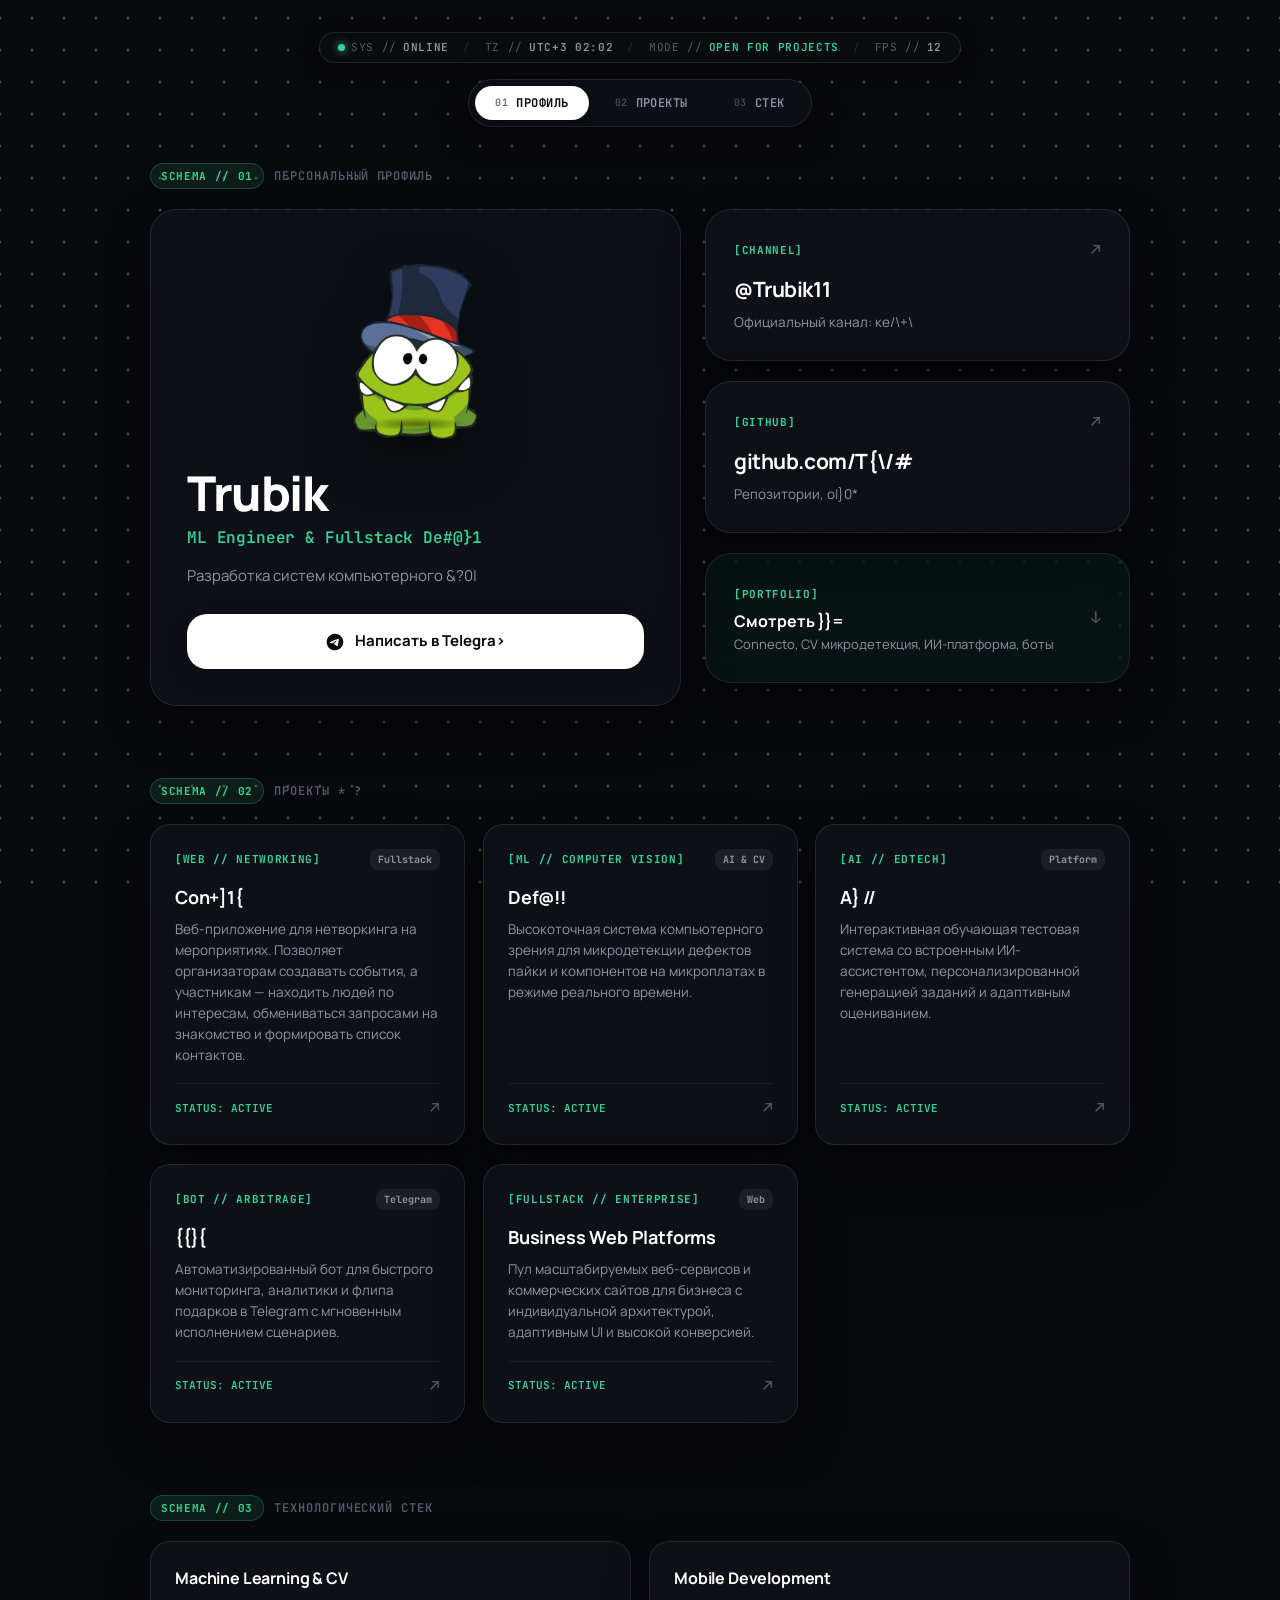
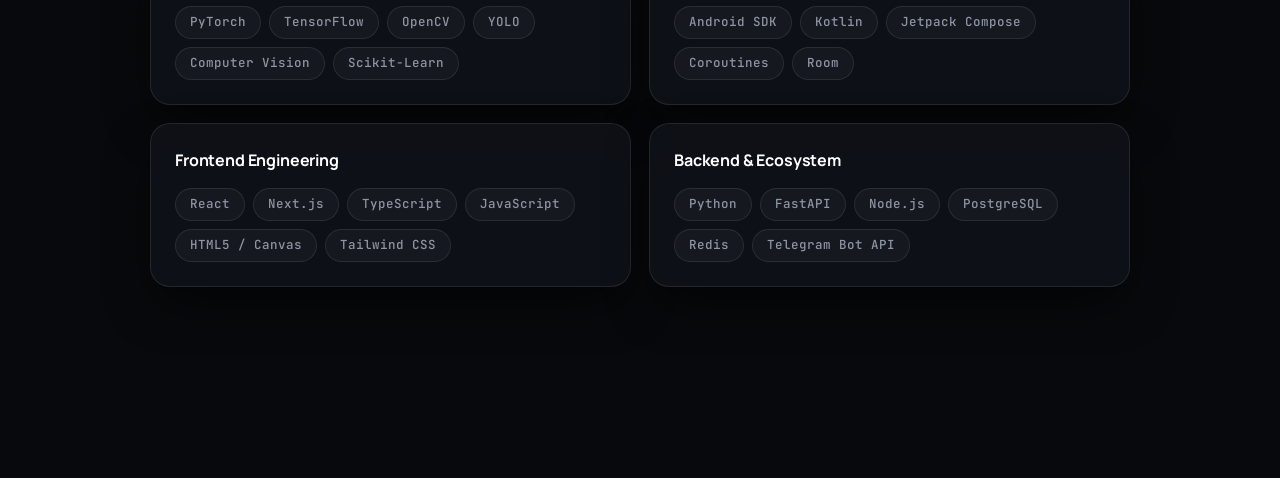
==== index.html @ 3ff11a1b "feat: real-time global eye pupil tracking and 3D head tilt physics for Om Nom" ====
<!DOCTYPE html>
<html lang="ru" data-theme="dark">
<head>
  <meta charset="UTF-8" />
  <meta name="viewport" content="width=device-width, initial-scale=1.0, viewport-fit=cover" />
  <meta name="theme-color" content="#08090c" />
  <title>Trubik — ML Engineer & Fullstack Developer</title>
  <meta name="description" content="Trubik: Компьютерное зрение, ИИ-платформы, Telegram-боты и веб-системы." />
  
  <link rel="stylesheet" href="style.css" />
  <link rel="icon" href="data:image/svg+xml,<svg xmlns=%22http://www.w3.org/2000/svg%22 viewBox=%220 0 100 100%22><text y=%22.9em%22 font-size=%2290%22 fill=%22%2334d399%22>T</text></svg>">
</head>
<body>

  <!-- Фоновый интерактивный холст с физикой частиц (мышь, тач, волны на телефонах) -->
  <canvas id="bg-canvas" aria-hidden="true"></canvas>

  <main class="page-container">
    
    <!-- КИБЕР-HUD СТРОКА СТАТУСА (SYS ONLINE / PING / UTC / PROJECTS) -->
    <div class="cyber-hud-bar">
      <div class="hud-item hud-status">
        <span class="hud-pulse-dot"></span>
        <span class="hud-label">SYS //</span>
        <span class="hud-val" data-cipher>ONLINE</span>
      </div>
      <div class="hud-separator">/</div>
      <div class="hud-item">
        <span class="hud-label">TZ //</span>
        <span class="hud-val" id="hud-clock">UTC+3 22:30</span>
      </div>
      <div class="hud-separator">/</div>
      <div class="hud-item">
        <span class="hud-label">MODE //</span>
        <span class="hud-val text-green" data-cipher>OPEN FOR PROJECTS</span>
      </div>
      <div class="hud-separator">/</div>
      <div class="hud-item hud-fps">
        <span class="hud-label">FPS //</span>
        <span class="hud-val" id="hud-fps">60</span>
      </div>
    </div>

    <!-- Навигация по схемам (Desktop) -->
    <header class="top-nav-bar">
      <nav class="nav-tabs" role="tablist">
        <a class="nav-tab active" href="#profile" data-target="profile">
          <span class="tab-num">01</span>
          <span class="tab-text" data-cipher>ПРОФИЛЬ</span>
        </a>
        <a class="nav-tab" href="#projects" data-target="projects">
          <span class="tab-num">02</span>
          <span class="tab-text" data-cipher>ПРОЕКТЫ</span>
        </a>
        <a class="nav-tab" href="#stack" data-target="stack">
          <span class="tab-num">03</span>
          <span class="tab-text" data-cipher>СТЕК</span>
        </a>
      </nav>
    </header>

    <!-- СХЕМА 01: ПРОФИЛЬ & КОНТАКТЫ -->
    <section id="profile" class="schema-section">
      <div class="schema-badge">
        <span class="badge-num">SCHEMA // 01</span>
        <span class="badge-label" data-cipher>ПЕРСОНАЛЬНЫЙ ПРОФИЛЬ</span>
      </div>

      <div class="bento-grid profile-grid">
        
        <!-- Главная карточка с Ам Нямом и представлением -->
        <div class="bento-card hero-card cyber-frame">
          <div class="corner-cross tl"></div>
          <div class="corner-cross tr"></div>
          <div class="corner-cross bl"></div>
          <div class="corner-cross br"></div>

          <!-- Сцена со стикером (автосмена каждые 4 сек, без лишних надписей и номеров) -->
          <div class="sticker-stage" id="sticker-stage" title="Кликните для мгновенной смены стикера">
            <div class="sticker-wrapper" id="sticker-wrapper">
              <img id="sticker-img" class="sticker-img" src="assets/amnumya_010.webp" alt="Ам Няма" />
              <!-- Интерактивные живые зрачки для стикера #10 (следящие за курсором) -->
              <div class="omnom-eyes-overlay" id="omnom-eyes" aria-hidden="true">
                <div class="omnom-eye left-eye">
                  <div class="omnom-pupil"></div>
                </div>
                <div class="omnom-eye right-eye">
                  <div class="omnom-pupil"></div>
                </div>
              </div>
              <div class="sticker-shadow" id="sticker-shadow"></div>
            </div>
          </div>

          <!-- Имя Trubik и позиционирование -->
          <div class="profile-info">
            <div class="name-row">
              <h1 class="profile-name cipher-trigger" id="profile-name" data-cipher>Trubik</h1>
            </div>
            <p class="profile-role" id="profile-role" data-cipher>ML Engineer & Fullstack Developer</p>
            <p class="profile-bio" id="profile-bio" data-cipher>
              Разработка систем компьютерного зрения, обучающих платформ с ИИ, Telegram-ботов и масштабируемых веб-приложений. Фокус на производительность и надёжность.
            </p>
          </div>

          <!-- Кнопка Telegram (кнопка копирования ID удалена по запросу) -->
          <div class="hero-actions">
            <a id="btn-telegram" href="https://t.me/Trubik1" target="_blank" rel="noopener noreferrer" class="btn-telegram">
              <svg viewBox="0 0 24 24" width="20" height="20">
                <path d="M12 2C6.48 2 2 6.48 2 12s4.48 10 10 10 10-4.48 10-10S17.52 2 12 2zm4.64 6.8c-.15 1.58-.8 5.42-1.13 7.19-.14.75-.42 1-.68 1.03-.58.05-1.02-.38-1.58-.75-.88-.58-1.38-.94-2.23-1.5-.99-.65-.35-1.01.22-1.59.15-.15 2.71-2.48 2.76-2.69a.2.2 0 00-.05-.18c-.06-.05-.14-.03-.21-.02-.09.02-1.49.95-4.22 2.79-.4.27-.76.41-1.08.4-.36-.01-1.04-.2-1.55-.37-.63-.2-1.12-.31-1.08-.66.02-.18.27-.36.75-.55 2.92-1.27 4.86-2.11 5.83-2.51 2.78-1.16 3.35-1.36 3.73-1.36.08 0 .27.02.39.12.1.08.13.19.14.27-.01.06.01.24 0 .37z"/>
              </svg>
              <span class="btn-text" data-cipher>Написать в Telegram</span>
            </a>
          </div>

        </div>

        <!-- Правая колонка: Канал, GitHub, Быстрый статус -->
        <div class="bento-column">
          
          <!-- Карточка Telegram-канала -->
          <a href="https://t.me/Trubik11" target="_blank" rel="noopener noreferrer" class="bento-card channel-card cyber-frame">
            <div class="corner-cross tl"></div>
            <div class="corner-cross tr"></div>
            <div class="corner-cross bl"></div>
            <div class="corner-cross br"></div>
            <div class="card-header-row">
              <span class="tag-badge">[CHANNEL]</span>
              <span class="arrow-indicator">↗</span>
            </div>
            <h3 class="channel-title" data-cipher>@Trubik11</h3>
            <p class="channel-desc" data-cipher>Официальный канал: кейсы, новости разработки, апдейты проектов и инсайты.</p>
          </a>

          <!-- Карточка GitHub -->
          <a href="https://github.com/Trubik1" target="_blank" rel="noopener noreferrer" class="bento-card github-card cyber-frame">
            <div class="corner-cross tl"></div>
            <div class="corner-cross tr"></div>
            <div class="corner-cross bl"></div>
            <div class="corner-cross br"></div>
            <div class="card-header-row">
              <span class="tag-badge">[GITHUB]</span>
              <span class="arrow-indicator">↗</span>
            </div>
            <h3 class="github-title" data-cipher>github.com/Trubik1</h3>
            <p class="github-desc" data-cipher>Репозитории, открытый исходный код, архитектура решений.</p>
          </a>

          <!-- Быстрый скролл к проектам -->
          <a href="#projects" class="bento-card quick-nav-card cyber-frame">
            <div class="corner-cross tl"></div>
            <div class="corner-cross tr"></div>
            <div class="corner-cross bl"></div>
            <div class="corner-cross br"></div>
            <div class="quick-nav-content">
              <div>
                <span class="tag-badge">[PORTFOLIO]</span>
                <h4 data-cipher>Смотреть проекты</h4>
                <p>Connecto, CV микродетекция, ИИ-платформа, боты</p>
              </div>
              <span class="arrow-indicator">↓</span>
            </div>
          </a>

        </div>

      </div>
    </section>

    <!-- СХЕМА 02: ПРОЕКТЫ И КЕЙСЫ -->
    <section id="projects" class="schema-section">
      <div class="schema-badge">
        <span class="badge-num">SCHEMA // 02</span>
        <span class="badge-label" data-cipher>ПРОЕКТЫ И РАЗРАБОТКА</span>
      </div>

      <div class="projects-grid" id="projects-grid">
        <!-- Генерируется динамически из config.js -->
      </div>
    </section>

    <!-- СХЕМА 03: СТЕК И ТЕХНОЛОГИИ -->
    <section id="stack" class="schema-section">
      <div class="schema-badge">
        <span class="badge-num">SCHEMA // 03</span>
        <span class="badge-label" data-cipher>ТЕХНОЛОГИЧЕСКИЙ СТЕК</span>
      </div>

      <div class="stack-grid" id="stack-grid">
        <!-- Генерируется динамически из config.js -->
      </div>
    </section>

  </main>

  <!-- Мобильный плавающий док (Bottom Dock) для смартфонов -->
  <nav class="mobile-dock" aria-label="Мобильная навигация">
    <a class="dock-btn active" href="#profile" data-target="profile">
      <svg width="20" height="20" viewBox="0 0 24 24" fill="none" stroke="currentColor" stroke-width="2">
        <path d="M20 21v-2a4 4 0 0 0-4-4H8a4 4 0 0 0-4 4v2"></path>
        <circle cx="12" cy="7" r="4"></circle>
      </svg>
      <span>Профиль</span>
    </a>
    <a class="dock-btn" href="#projects" data-target="projects">
      <svg width="20" height="20" viewBox="0 0 24 24" fill="none" stroke="currentColor" stroke-width="2">
        <rect x="2" y="7" width="20" height="14" rx="2" ry="2"></rect>
        <path d="M16 21V5a2 2 0 0 0-2-2h-4a2 2 0 0 0-2 2v16"></path>
      </svg>
      <span>Проекты</span>
    </a>
    <a class="dock-btn" href="#stack" data-target="stack">
      <svg width="20" height="20" viewBox="0 0 24 24" fill="none" stroke="currentColor" stroke-width="2">
        <polygon points="12 2 2 7 12 12 22 7 12 2"></polygon>
        <polyline points="2 17 12 22 22 17"></polyline>
        <polyline points="2 12 12 17 22 12"></polyline>
      </svg>
      <span>Стек</span>
    </a>
  </nav>

  <!-- Подключение скриптов -->
  <script src="config.js"></script>
  <script src="particles.js"></script>
  <script src="app.js"></script>
</body>
</html>
---- style.css ----
/* =============================================================================
   ДИЗАЙН-СИСТЕМА: TRUBIK CYBER BENTO & SCHEMA FLOW (ANTI-SLOP)
   Вдохновлено unibb.vercel.app & tier.guru/ecronx
   ============================================================================= */

@import url('https://fonts.googleapis.com/css2?family=Manrope:wght@400;500;600;700;800&family=JetBrains+Mono:wght@400;500;600;700&display=swap');

:root {
  --bg-deep: #08090c;
  --bg-surface: #0e1017;
  --card-bg: rgba(16, 19, 26, 0.82);
  --card-bg-solid: #11131a;
  --card-hover: rgba(22, 26, 36, 0.94);
  --card-sub: rgba(255, 255, 255, 0.035);

  --border: rgba(255, 255, 255, 0.09);
  --border-strong: rgba(255, 255, 255, 0.22);
  --border-active: #34d399;

  --text-main: #ffffff;
  --text-muted: #8e95a5;
  --text-sub: #555b6d;

  --accent-green: #34d399;
  --accent-blue: #38bdf8;
  --accent-glow: rgba(52, 211, 153, 0.2);

  --font-main: 'Manrope', -apple-system, BlinkMacSystemFont, 'Segoe UI', Roboto, sans-serif;
  --font-mono: 'JetBrains Mono', 'Geist Mono', ui-monospace, monospace;

  --radius-xl: 26px;
  --radius-lg: 20px;
  --radius-md: 14px;
  --radius-sm: 8px;
  --radius-pill: 9999px;

  --shadow-card: 0 20px 50px -10px rgba(0, 0, 0, 0.7);
  --ease-spring: cubic-bezier(0.16, 1, 0.3, 1);
}

/* Сброс стилей */
*, *::before, *::after {
  box-sizing: border-box;
  margin: 0;
  padding: 0;
  -webkit-tap-highlight-color: transparent;
}

html {
  scroll-behavior: smooth;
  scroll-padding-top: 86px;
}

body {
  min-height: 100%;
  background-color: var(--bg-deep);
  color: var(--text-main);
  font-family: var(--font-main);
  font-size: 15px;
  line-height: 1.5;
  -webkit-font-smoothing: antialiased;
  -moz-osx-font-smoothing: grayscale;
  overflow-x: hidden;
}

::selection {
  background: var(--accent-green);
  color: #000000;
}

/* Интерактивный Canvas фоновых частиц */
#bg-canvas {
  position: fixed;
  inset: 0;
  width: 100%;
  height: 100%;
  z-index: 0;
  pointer-events: none;
}

/* Главный контейнер */
.page-container {
  position: relative;
  z-index: 1;
  min-height: 100vh;
  display: flex;
  flex-direction: column;
  align-items: center;
  padding: clamp(16px, 3vw, 32px) clamp(16px, 3vw, 32px) 120px;
}

/* КИБЕР-HUD СТРОКА СТАТУСА */
.cyber-hud-bar {
  display: flex;
  align-items: center;
  justify-content: center;
  flex-wrap: wrap;
  gap: 8px 14px;
  background: rgba(10, 13, 18, 0.7);
  border: 1px solid var(--border);
  padding: 6px 18px;
  border-radius: var(--radius-pill);
  font-family: var(--font-mono);
  font-size: 11px;
  letter-spacing: 0.06em;
  margin-bottom: 16px;
  backdrop-filter: blur(12px);
  -webkit-backdrop-filter: blur(12px);
  box-shadow: 0 4px 20px rgba(0, 0, 0, 0.4);
}

.hud-item {
  display: inline-flex;
  align-items: center;
  gap: 6px;
}

.hud-label {
  color: var(--text-sub);
}

.hud-val {
  color: var(--text-muted);
  font-weight: 600;
}

.text-green {
  color: var(--accent-green) !important;
}

.hud-separator {
  color: rgba(255, 255, 255, 0.12);
  user-select: none;
}

.hud-pulse-dot {
  width: 7px;
  height: 7px;
  background: var(--accent-green);
  border-radius: 50%;
  box-shadow: 0 0 8px var(--accent-green);
  animation: hud-blink 1.8s ease-in-out infinite;
}

@keyframes hud-blink {
  0%, 100% { opacity: 1; transform: scale(1); }
  50% { opacity: 0.35; transform: scale(0.85); }
}

/* ВЕРХНЯЯ ПЛАВАЮЩАЯ НАВИГАЦИЯ (DESKTOP) */
.top-nav-bar {
  position: sticky;
  top: 16px;
  z-index: 50;
  width: 100%;
  max-width: 980px;
  display: flex;
  justify-content: center;
  margin-bottom: clamp(24px, 4vh, 40px);
}

.nav-tabs {
  display: inline-flex;
  align-items: center;
  gap: 6px;
  background: rgba(14, 17, 24, 0.88);
  border: 1px solid var(--border);
  padding: 6px;
  border-radius: var(--radius-pill);
  backdrop-filter: blur(18px);
  -webkit-backdrop-filter: blur(18px);
  box-shadow: 0 10px 30px rgba(0, 0, 0, 0.5);
}

.nav-tab {
  text-decoration: none;
  background: transparent;
  color: var(--text-muted);
  font-family: var(--font-mono);
  font-size: 12px;
  font-weight: 600;
  letter-spacing: 0.04em;
  padding: 8px 20px;
  border-radius: var(--radius-pill);
  display: inline-flex;
  align-items: center;
  gap: 8px;
  transition: all 0.22s var(--ease-spring);
}

.nav-tab .tab-num {
  font-size: 10px;
  color: var(--text-sub);
  opacity: 0.8;
}

.nav-tab:hover {
  color: var(--text-main);
  background: rgba(255, 255, 255, 0.05);
}

.nav-tab.active {
  background: var(--text-main);
  color: #08090c;
  font-weight: 700;
  box-shadow: 0 4px 16px rgba(0, 0, 0, 0.4);
}

.nav-tab.active .tab-num {
  color: #08090c;
  opacity: 0.6;
}

/* РАЗДЕЛЫ-СХЕМЫ (SCHEMA SECTIONS) */
.schema-section {
  width: 100%;
  max-width: 980px;
  margin-bottom: clamp(52px, 8vh, 80px);
}

.schema-badge {
  display: inline-flex;
  align-items: center;
  gap: 10px;
  margin-bottom: 20px;
  font-family: var(--font-mono);
}

.badge-num {
  font-size: 11px;
  font-weight: 700;
  color: var(--accent-green);
  background: rgba(52, 211, 153, 0.1);
  border: 1px solid rgba(52, 211, 153, 0.24);
  padding: 4px 10px;
  border-radius: var(--radius-pill);
  letter-spacing: 0.06em;
}

.badge-label {
  font-size: 12px;
  font-weight: 600;
  color: var(--text-sub);
  letter-spacing: 0.08em;
}

/* =============================================================================
   КИБЕР-РАМКИ КАРТОЧЕК (3D TILT, SPOTLIGHT GLOW, LASER SCANLINE)
   ============================================================================= */
.cyber-frame {
  position: relative;
  border: 1px solid var(--border);
  transition: border-color 0.25s, transform 0.15s ease-out, box-shadow 0.25s;
  transform-style: preserve-3d;
  will-change: transform;
  overflow: hidden;
}

/* Динамический световой блик (Spotlight Radial Glow) */
.cyber-frame::before {
  content: '';
  position: absolute;
  inset: 0;
  background: radial-gradient(
    650px circle at var(--mouse-x, -500px) var(--mouse-y, -500px),
    rgba(52, 211, 153, 0.08),
    transparent 65%
  );
  opacity: 0;
  transition: opacity 0.3s;
  pointer-events: none;
  z-index: 1;
}

.cyber-frame:hover::before {
  opacity: 1;
}

/* Периодический лазерный луч сканирования (Cyber Scanline) */
.cyber-frame::after {
  content: '';
  position: absolute;
  top: -120%;
  left: 0;
  width: 100%;
  height: 2px;
  background: linear-gradient(90deg, transparent, rgba(52, 211, 153, 0.5), transparent);
  box-shadow: 0 0 10px rgba(52, 211, 153, 0.6);
  opacity: 0;
  pointer-events: none;
  z-index: 2;
  animation: laser-scan 9s cubic-bezier(0.4, 0, 0.2, 1) infinite;
}

.hero-card.cyber-frame::after {
  animation-delay: 1.5s;
}

.channel-card.cyber-frame::after {
  animation-delay: 4.5s;
}

@keyframes laser-scan {
  0% { top: -10%; opacity: 0; }
  5% { opacity: 1; }
  18% { top: 110%; opacity: 0; }
  100% { top: 110%; opacity: 0; }
}

.cyber-frame:hover {
  border-color: rgba(52, 211, 153, 0.45);
  box-shadow: 0 16px 40px -10px rgba(0, 0, 0, 0.8), 0 0 30px -5px rgba(52, 211, 153, 0.12);
}

/* Угловые прицельные метки [+] */
.corner-cross {
  position: absolute;
  width: 8px;
  height: 8px;
  pointer-events: none;
  opacity: 0.75;
  transition: opacity 0.2s, border-color 0.2s;
}

.corner-cross.tl {
  top: -1px;
  left: -1px;
  border-top: 2px solid var(--accent-green);
  border-left: 2px solid var(--accent-green);
  border-top-left-radius: 6px;
}

.corner-cross.tr {
  top: -1px;
  right: -1px;
  border-top: 2px solid var(--accent-green);
  border-right: 2px solid var(--accent-green);
  border-top-right-radius: 6px;
}

.corner-cross.bl {
  bottom: -1px;
  left: -1px;
  border-bottom: 2px solid var(--accent-green);
  border-left: 2px solid var(--accent-green);
  border-bottom-left-radius: 6px;
}

.corner-cross.br {
  bottom: -1px;
  right: -1px;
  border-bottom: 2px solid var(--accent-green);
  border-right: 2px solid var(--accent-green);
  border-bottom-right-radius: 6px;
}

.cyber-frame:hover .corner-cross {
  opacity: 1;
}

/* =============================================================================
   СХЕМА 01: ПРОФИЛЬ (BENTO GRID)
   ============================================================================= */
.profile-grid {
  display: grid;
  grid-template-columns: 1.25fr 1fr;
  gap: clamp(16px, 2.2vw, 24px);
  align-items: stretch;
}

.bento-card {
  background: var(--card-bg);
  border-radius: var(--radius-xl);
  padding: clamp(24px, 3.5vw, 36px);
  backdrop-filter: blur(16px);
  -webkit-backdrop-filter: blur(16px);
  box-shadow: var(--shadow-card);
  display: flex;
  flex-direction: column;
}

.hero-card {
  justify-content: space-between;
}

/* Сцена со стикером (чистый стикер без подписей) */
.sticker-stage {
  position: relative;
  width: 100%;
  height: clamp(170px, 22vw, 210px);
  display: flex;
  justify-content: center;
  align-items: center;
  margin-bottom: 12px;
  cursor: pointer;
}

.sticker-wrapper {
  position: relative;
  width: clamp(140px, 18vw, 175px);
  height: clamp(140px, 18vw, 175px);
  display: flex;
  justify-content: center;
  align-items: center;
  animation: float-sticker 4.5s ease-in-out infinite;
  transform-style: preserve-3d;
}

.sticker-img {
  width: 100%;
  height: 100%;
  object-fit: contain;
  filter: drop-shadow(0 20px 24px rgba(0, 0, 0, 0.55));
  transition: transform 0.18s cubic-bezier(0.34, 1.56, 0.64, 1), opacity 0.18s;
  user-select: none;
  -webkit-user-drag: none;
  will-change: transform;
}

.sticker-stage:hover .sticker-img {
  filter: drop-shadow(0 24px 28px rgba(0, 0, 0, 0.65)) drop-shadow(0 0 20px rgba(52, 211, 153, 0.25));
}

.sticker-img.squish {
  animation: sticker-squish 0.38s cubic-bezier(0.34, 1.56, 0.64, 1);
}

@keyframes sticker-squish {
  0% { transform: scale(1, 1); }
  35% { transform: scale(1.22, 0.78) rotate(4deg); }
  65% { transform: scale(0.92, 1.15) rotate(-3deg); }
  85% { transform: scale(1.05, 0.96) rotate(1deg); }
  100% { transform: scale(1, 1) rotate(0deg); }
}

.sticker-shadow {
  position: absolute;
  bottom: 8px;
  width: 100px;
  height: 14px;
  background: radial-gradient(ellipse at center, rgba(0, 0, 0, 0.45) 0%, rgba(0, 0, 0, 0) 70%);
  border-radius: 50%;
  animation: shadow-scale 4.5s ease-in-out infinite;
  transition: transform 0.2s ease-out;
}

/* ИНТЕРАКТИВНЫЙ СЛОЙ ЖИВЫХ ГЛАЗ ОМ НЯМА */
.omnom-eyes-overlay {
  position: absolute;
  top: 14%;
  left: 20%;
  width: 60%;
  height: 44%;
  pointer-events: none;
  z-index: 5;
  display: flex;
  justify-content: space-between;
  align-items: center;
  transition: opacity 0.25s, transform 0.18s cubic-bezier(0.34, 1.56, 0.64, 1);
}

.omnom-eyes-overlay.hidden {
  opacity: 0;
  pointer-events: none;
}

.omnom-eye {
  position: relative;
  width: 38px;
  height: 38px;
  border-radius: 50%;
  background: #ffffff;
  box-shadow: inset 0 2px 4px rgba(0, 0, 0, 0.25), 0 2px 6px rgba(0, 0, 0, 0.3);
  display: flex;
  align-items: center;
  justify-content: center;
  overflow: hidden;
}

.omnom-eye.left-eye {
  transform: rotate(-4deg);
}

.omnom-eye.right-eye {
  transform: rotate(4deg);
}

.omnom-pupil {
  position: absolute;
  width: 17px;
  height: 17px;
  background: #10141a;
  border-radius: 50%;
  box-shadow: inset 0 1px 2px rgba(255, 255, 255, 0.2);
  transition: transform 0.08s ease-out, width 0.15s, height 0.15s;
  will-change: transform;
}

/* Белый блик на зрачке */
.omnom-pupil::after {
  content: '';
  position: absolute;
  top: 3px;
  left: 3px;
  width: 5px;
  height: 5px;
  background: #ffffff;
  border-radius: 50%;
  box-shadow: 0 0 2px rgba(255, 255, 255, 0.8);
}

@keyframes float-sticker {
  0%, 100% { transform: translateY(0); }
  50% { transform: translateY(-10px); }
}

@keyframes shadow-scale {
  0%, 100% { transform: scale(1); opacity: 0.6; }
  50% { transform: scale(0.8); opacity: 0.3; }
}

/* Имя и био */
.profile-info {
  margin-top: auto;
}

.profile-name {
  font-size: clamp(34px, 4.2vw, 48px);
  font-weight: 800;
  letter-spacing: -0.03em;
  line-height: 1.05;
  color: var(--text-main);
  cursor: default;
}

.profile-role {
  font-size: clamp(14px, 1.5vw, 16px);
  font-family: var(--font-mono);
  font-weight: 600;
  color: var(--accent-green);
  margin-top: 8px;
  letter-spacing: -0.01em;
}

.profile-bio {
  margin-top: 14px;
  color: var(--text-muted);
  font-size: clamp(14px, 1.2vw, 15px);
  line-height: 1.6;
}

/* Кнопка Telegram */
.hero-actions {
  display: flex;
  flex-direction: column;
  gap: 12px;
  margin-top: 26px;
}

.btn-telegram {
  background: var(--text-main);
  color: #08090c;
  border: none;
  border-radius: var(--radius-lg);
  padding: 16px 24px;
  font-weight: 700;
  font-size: 15px;
  display: flex;
  align-items: center;
  justify-content: center;
  gap: 10px;
  text-decoration: none;
  cursor: pointer;
  transition: transform 0.22s var(--ease-spring), opacity 0.2s, box-shadow 0.22s;
  box-shadow: 0 8px 24px -6px rgba(0, 0, 0, 0.4);
}

.btn-telegram:hover {
  transform: translateY(-2px);
  opacity: 0.94;
  box-shadow: 0 12px 28px -4px rgba(0, 0, 0, 0.55);
}

.btn-telegram:active {
  transform: scale(0.98);
}

.btn-telegram svg {
  fill: currentColor;
}

/* Правая колонка профиля */
.bento-column {
  display: flex;
  flex-direction: column;
  gap: clamp(14px, 2vw, 20px);
}

.channel-card,
.github-card,
.quick-nav-card {
  text-decoration: none;
  color: inherit;
  padding: clamp(20px, 2.8vw, 28px);
}

.channel-card:hover,
.github-card:hover,
.quick-nav-card:hover {
  transform: translateY(-2px);
}

.card-header-row {
  display: flex;
  justify-content: space-between;
  align-items: center;
  margin-bottom: 12px;
}

.tag-badge {
  font-family: var(--font-mono);
  font-size: 11px;
  font-weight: 700;
  letter-spacing: 0.06em;
  color: var(--accent-green);
}

.arrow-indicator {
  font-family: var(--font-mono);
  font-size: 16px;
  color: var(--text-sub);
  transition: transform 0.2s var(--ease-spring), color 0.2s;
}

.channel-card:hover .arrow-indicator,
.github-card:hover .arrow-indicator,
.quick-nav-card:hover .arrow-indicator {
  transform: translate(2px, -2px);
  color: var(--text-main);
}

.channel-title,
.github-title {
  font-size: clamp(17px, 1.8vw, 21px);
  font-weight: 700;
  letter-spacing: -0.02em;
  margin-bottom: 6px;
}

.channel-desc,
.github-desc {
  font-size: 13.5px;
  color: var(--text-muted);
  line-height: 1.5;
}

.quick-nav-card {
  cursor: pointer;
  background: rgba(52, 211, 153, 0.05);
}

.quick-nav-content {
  display: flex;
  justify-content: space-between;
  align-items: center;
}

.quick-nav-content h4 {
  font-size: 16px;
  font-weight: 700;
  margin-top: 4px;
}

.quick-nav-content p {
  font-size: 13px;
  color: var(--text-muted);
  margin-top: 2px;
}

/* =============================================================================
   СХЕМА 02: ПРОЕКТЫ & КЕЙСЫ
   ============================================================================= */
.projects-grid {
  display: grid;
  grid-template-columns: repeat(auto-fill, minmax(290px, 1fr));
  gap: 18px;
}

.project-card {
  background: var(--card-bg);
  border-radius: var(--radius-lg);
  padding: 24px;
  display: flex;
  flex-direction: column;
  justify-content: space-between;
  min-height: 200px;
  backdrop-filter: blur(14px);
  -webkit-backdrop-filter: blur(14px);
  box-shadow: var(--shadow-card);
}

.project-card:hover {
  transform: translateY(-3px);
  background: var(--card-hover);
}

.project-card-header {
  display: flex;
  justify-content: space-between;
  align-items: center;
  margin-bottom: 14px;
}

.project-category-badge {
  font-family: var(--font-mono);
  font-size: 10px;
  font-weight: 700;
  padding: 3px 8px;
  border-radius: var(--radius-sm);
  background: rgba(255, 255, 255, 0.06);
  color: var(--text-muted);
}

.project-name {
  font-size: 18px;
  font-weight: 700;
  letter-spacing: -0.01em;
  color: var(--text-main);
  margin-bottom: 8px;
}

.project-body {
  font-size: 13.5px;
  color: var(--text-muted);
  line-height: 1.55;
}

.project-footer {
  margin-top: 18px;
  padding-top: 12px;
  border-top: 1px solid rgba(255, 255, 255, 0.06);
  display: flex;
  justify-content: space-between;
  align-items: center;
}

.project-status-tag {
  font-family: var(--font-mono);
  font-size: 11px;
  color: var(--accent-green);
  font-weight: 600;
}

/* =============================================================================
   СХЕМА 03: СТЕК ТЕХНОЛОГИЙ
   ============================================================================= */
.stack-grid {
  display: grid;
  grid-template-columns: repeat(2, 1fr);
  gap: 18px;
}

.stack-group-card {
  background: var(--card-bg);
  border-radius: var(--radius-lg);
  padding: 24px;
  backdrop-filter: blur(14px);
  -webkit-backdrop-filter: blur(14px);
  box-shadow: var(--shadow-card);
}

.stack-group-title {
  font-size: 16px;
  font-weight: 700;
  letter-spacing: -0.01em;
  margin-bottom: 16px;
  color: var(--text-main);
}

.stack-tags {
  display: flex;
  flex-wrap: wrap;
  gap: 8px;
}

.tech-tag {
  background: var(--card-sub);
  border: 1px solid var(--border);
  padding: 6px 14px;
  border-radius: var(--radius-pill);
  font-family: var(--font-mono);
  font-size: 12.5px;
  font-weight: 500;
  color: var(--text-muted);
  transition: all 0.2s;
}

.tech-tag:hover {
  color: var(--text-main);
  border-color: var(--accent-green);
  background: rgba(52, 211, 153, 0.08);
}

/* =============================================================================
   МОБИЛЬНЫЙ ДОК (BOTTOM DOCK)
   ============================================================================= */
.mobile-dock {
  display: none;
  position: fixed;
  bottom: 16px;
  left: 50%;
  transform: translateX(-50%);
  background: rgba(14, 17, 24, 0.92);
  border: 1px solid var(--border-strong);
  border-radius: var(--radius-pill);
  padding: 6px 12px;
  gap: 8px;
  z-index: 99;
  backdrop-filter: blur(20px);
  -webkit-backdrop-filter: blur(20px);
  box-shadow: 0 16px 36px rgba(0, 0, 0, 0.6);
}

.dock-btn {
  text-decoration: none;
  background: transparent;
  color: var(--text-muted);
  padding: 8px 16px;
  border-radius: var(--radius-pill);
  font-family: var(--font-mono);
  font-size: 11px;
  font-weight: 600;
  display: flex;
  flex-direction: column;
  align-items: center;
  gap: 4px;
  cursor: pointer;
  transition: all 0.2s var(--ease-spring);
}

.dock-btn.active {
  background: rgba(255, 255, 255, 0.12);
  color: var(--text-main);
}

.dock-btn.active svg {
  stroke: var(--accent-green);
}

/* =============================================================================
   АДАПТИВНОСТЬ ДЛЯ ТЕЛЕФОНОВ
   ============================================================================= */
@media (max-width: 820px) {
  .profile-grid {
    grid-template-columns: 1fr;
  }

  .stack-grid {
    grid-template-columns: 1fr;
  }

  .mobile-dock {
    display: flex;
  }

  .top-nav-bar {
    display: none;
  }

  .page-container {
    padding-bottom: 100px;
  }
}

@media (max-width: 480px) {
  .page-container {
    padding: 14px 10px 100px;
  }

  .bento-card {
    padding: 22px 18px;
    border-radius: var(--radius-lg);
  }

  .projects-grid {
    grid-template-columns: 1fr;
  }
}
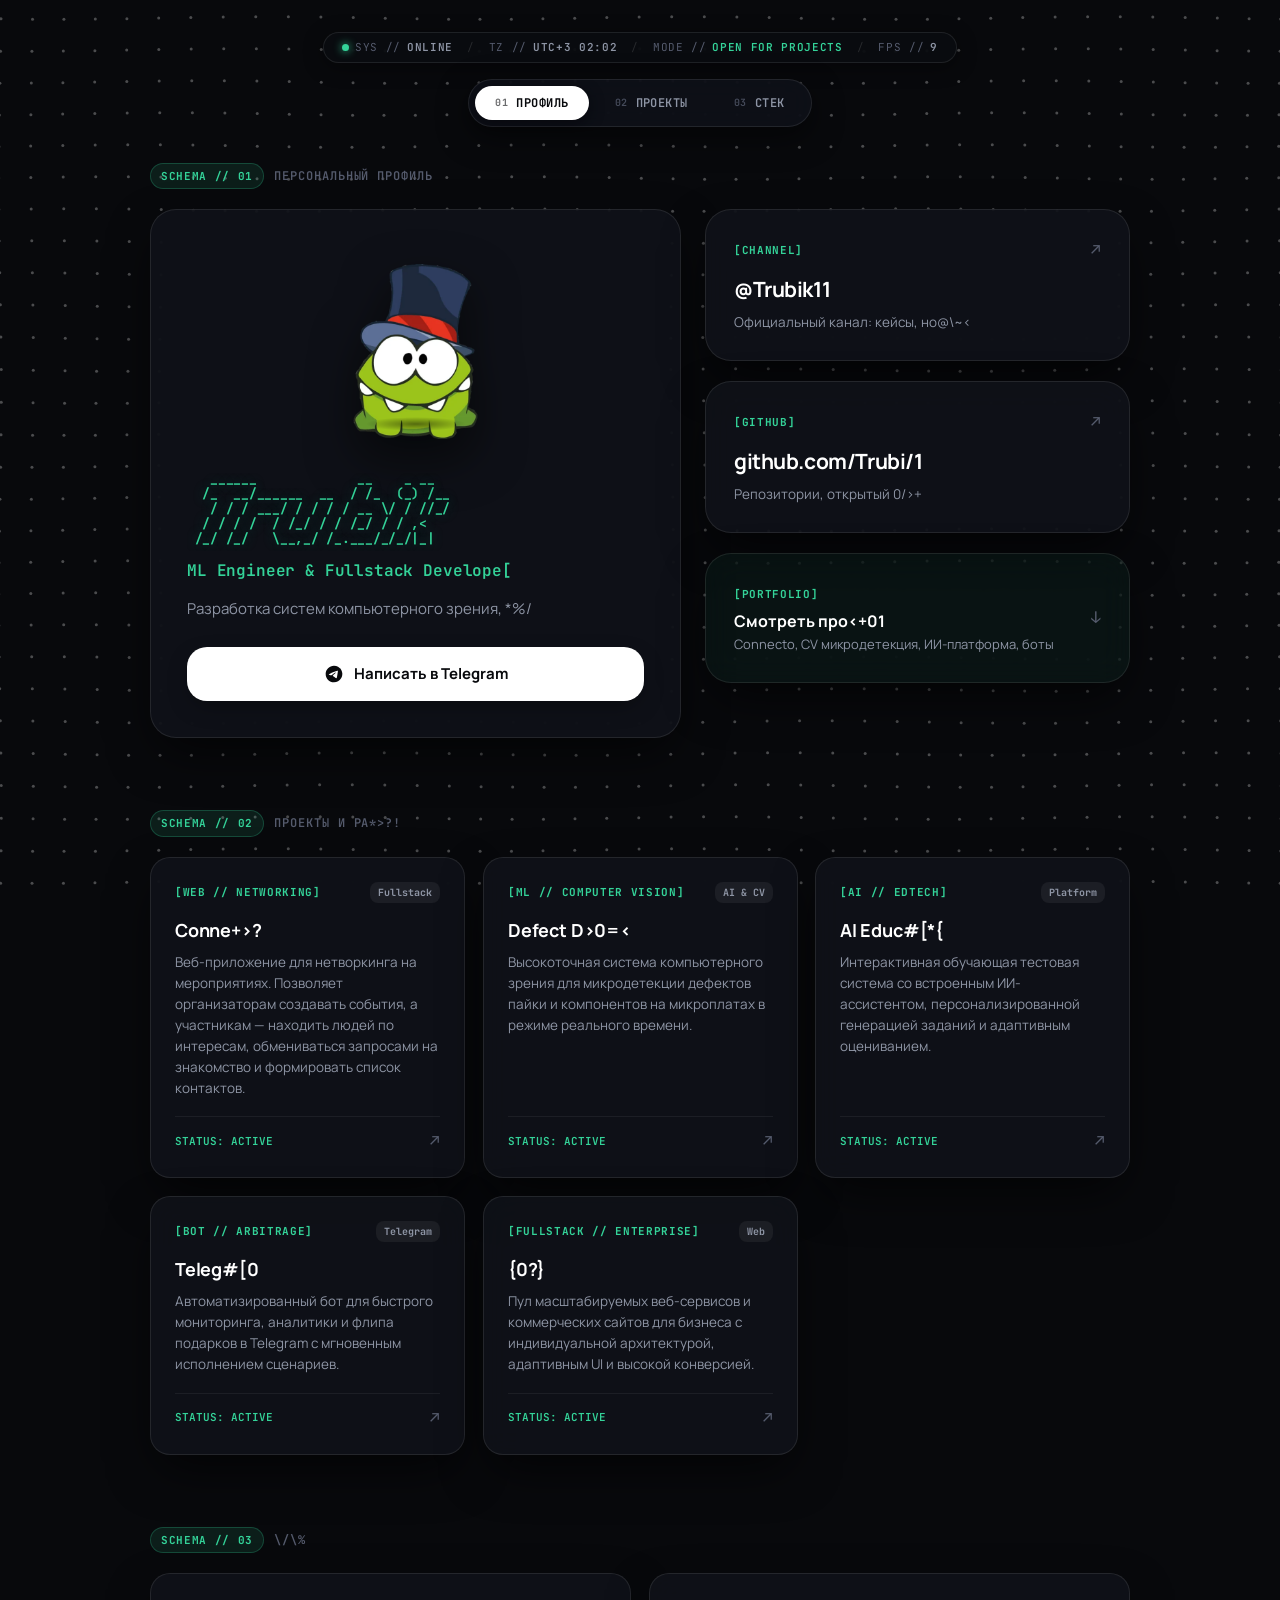
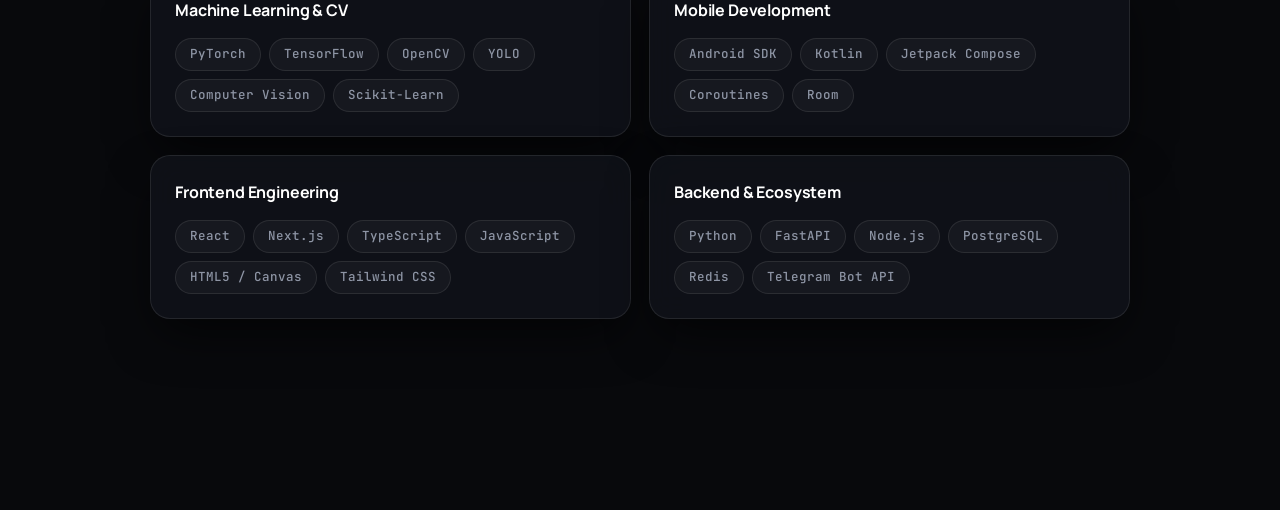
==== commit c421f5b9: "feat: cyberpunk ASCII art title banner for Trubik with emerald neon glow" ====
--- a/index.html
+++ b/index.html
@@ -95,7 +95,14 @@
           <!-- Имя Trubik и позиционирование -->
           <div class="profile-info">
             <div class="name-row">
-              <h1 class="profile-name cipher-trigger" id="profile-name" data-cipher>Trubik</h1>
+              <div class="ascii-name-banner" id="ascii-banner" title="TRUBIK">
+                <pre class="ascii-art">   ______             __    _ __  
+  /_  __/______  __  / /_  (_) /__
+   / / / ___/ / / / / __ \/ / //_/
+  / / / /  / /_/ / / /_/ / / ,&lt;   
+ /_/ /_/   \__,_/ /_.___/_/_/|_|  </pre>
+              </div>
+              <h1 class="profile-name visually-hidden" id="profile-name">Trubik</h1>
             </div>
             <p class="profile-role" id="profile-role" data-cipher>ML Engineer & Fullstack Developer</p>
             <p class="profile-bio" id="profile-bio" data-cipher>
--- a/style.css
+++ b/style.css
@@ -522,6 +522,53 @@
 /* Имя и био */
 .profile-info {
   margin-top: auto;
+}
+
+/* ASCII АРТ БАННЕР НИКА TRUBIK */
+.ascii-name-banner {
+  display: block;
+  width: 100%;
+  max-width: 100%;
+  overflow-x: auto;
+  scrollbar-width: none;
+  cursor: default;
+  user-select: none;
+  padding: 4px 0;
+  transition: transform 0.25s var(--ease-spring);
+}
+
+.ascii-name-banner::-webkit-scrollbar {
+  display: none;
+}
+
+.ascii-art {
+  font-family: var(--font-mono);
+  font-size: clamp(8px, 1.35vw, 13px);
+  line-height: 1.15;
+  font-weight: 700;
+  color: #34d399;
+  text-shadow: 0 0 12px rgba(52, 211, 153, 0.4), 0 0 25px rgba(52, 211, 153, 0.2);
+  margin: 0;
+  white-space: pre;
+  letter-spacing: -0.02em;
+  transition: color 0.2s, text-shadow 0.2s;
+}
+
+.ascii-name-banner:hover .ascii-art {
+  color: #ffffff;
+  text-shadow: 0 0 16px rgba(52, 211, 153, 0.8), 0 0 32px rgba(52, 211, 153, 0.5);
+}
+
+.visually-hidden {
+  position: absolute;
+  width: 1px;
+  height: 1px;
+  padding: 0;
+  margin: -1px;
+  overflow: hidden;
+  clip: rect(0, 0, 0, 0);
+  white-space: nowrap;
+  border: 0;
 }
 
 .profile-name {
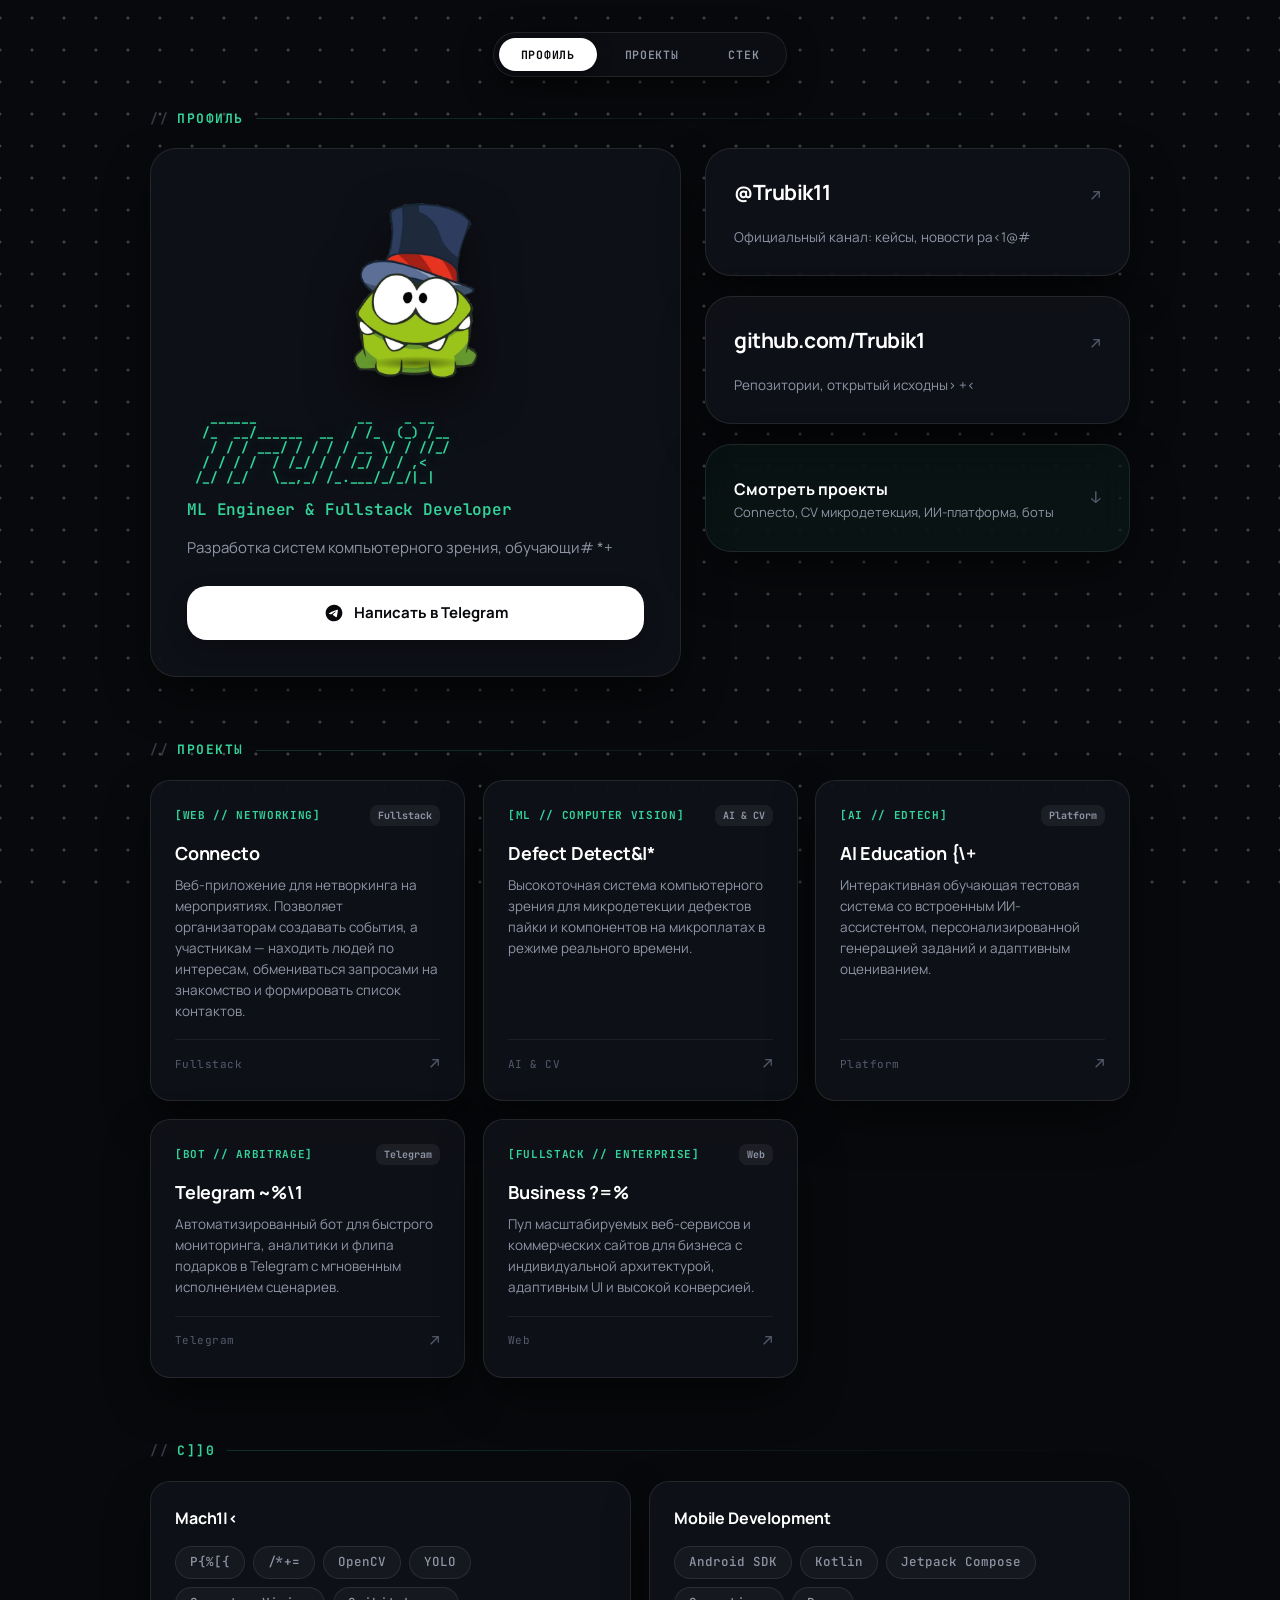
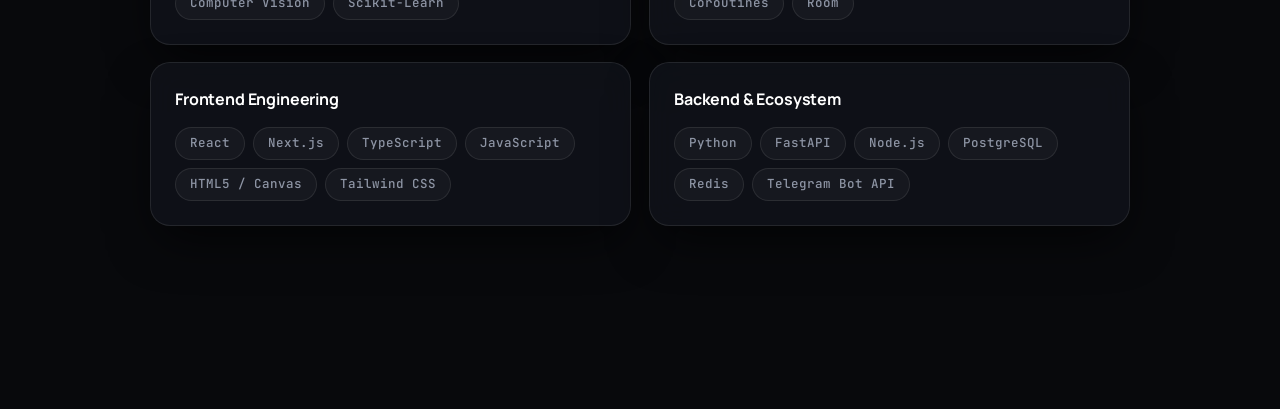
==== commit 00802e14: "feat(redesign): clean minimal UI and mobile-first experience - Removed top HUD bar (SYS/TZ/FPS) - Cl" ====
--- a/index.html
+++ b/index.html
@@ -17,53 +17,25 @@
 
   <main class="page-container">
     
-    <!-- КИБЕР-HUD СТРОКА СТАТУСА (SYS ONLINE / PING / UTC / PROJECTS) -->
-    <div class="cyber-hud-bar">
-      <div class="hud-item hud-status">
-        <span class="hud-pulse-dot"></span>
-        <span class="hud-label">SYS //</span>
-        <span class="hud-val" data-cipher>ONLINE</span>
-      </div>
-      <div class="hud-separator">/</div>
-      <div class="hud-item">
-        <span class="hud-label">TZ //</span>
-        <span class="hud-val" id="hud-clock">UTC+3 22:30</span>
-      </div>
-      <div class="hud-separator">/</div>
-      <div class="hud-item">
-        <span class="hud-label">MODE //</span>
-        <span class="hud-val text-green" data-cipher>OPEN FOR PROJECTS</span>
-      </div>
-      <div class="hud-separator">/</div>
-      <div class="hud-item hud-fps">
-        <span class="hud-label">FPS //</span>
-        <span class="hud-val" id="hud-fps">60</span>
-      </div>
-    </div>
-
-    <!-- Навигация по схемам (Desktop) -->
+    <!-- Навигация (Desktop) -->
     <header class="top-nav-bar">
       <nav class="nav-tabs" role="tablist">
         <a class="nav-tab active" href="#profile" data-target="profile">
-          <span class="tab-num">01</span>
           <span class="tab-text" data-cipher>ПРОФИЛЬ</span>
         </a>
         <a class="nav-tab" href="#projects" data-target="projects">
-          <span class="tab-num">02</span>
           <span class="tab-text" data-cipher>ПРОЕКТЫ</span>
         </a>
         <a class="nav-tab" href="#stack" data-target="stack">
-          <span class="tab-num">03</span>
           <span class="tab-text" data-cipher>СТЕК</span>
         </a>
       </nav>
     </header>
 
-    <!-- СХЕМА 01: ПРОФИЛЬ & КОНТАКТЫ -->
+    <!-- РАЗДЕЛ: ПРОФИЛЬ -->
     <section id="profile" class="schema-section">
-      <div class="schema-badge">
-        <span class="badge-num">SCHEMA // 01</span>
-        <span class="badge-label" data-cipher>ПЕРСОНАЛЬНЫЙ ПРОФИЛЬ</span>
+      <div class="section-title-wrap">
+        <h2 class="section-clean-title" data-cipher>ПРОФИЛЬ</h2>
       </div>
 
       <div class="bento-grid profile-grid">
@@ -110,7 +82,7 @@
             </p>
           </div>
 
-          <!-- Кнопка Telegram (кнопка копирования ID удалена по запросу) -->
+          <!-- Кнопка Telegram -->
           <div class="hero-actions">
             <a id="btn-telegram" href="https://t.me/Trubik1" target="_blank" rel="noopener noreferrer" class="btn-telegram">
               <svg viewBox="0 0 24 24" width="20" height="20">
@@ -132,10 +104,9 @@
             <div class="corner-cross bl"></div>
             <div class="corner-cross br"></div>
             <div class="card-header-row">
-              <span class="tag-badge">[CHANNEL]</span>
+              <h3 class="channel-title" data-cipher>@Trubik11</h3>
               <span class="arrow-indicator">↗</span>
             </div>
-            <h3 class="channel-title" data-cipher>@Trubik11</h3>
             <p class="channel-desc" data-cipher>Официальный канал: кейсы, новости разработки, апдейты проектов и инсайты.</p>
           </a>
 
@@ -146,10 +117,9 @@
             <div class="corner-cross bl"></div>
             <div class="corner-cross br"></div>
             <div class="card-header-row">
-              <span class="tag-badge">[GITHUB]</span>
+              <h3 class="github-title" data-cipher>github.com/Trubik1</h3>
               <span class="arrow-indicator">↗</span>
             </div>
-            <h3 class="github-title" data-cipher>github.com/Trubik1</h3>
             <p class="github-desc" data-cipher>Репозитории, открытый исходный код, архитектура решений.</p>
           </a>
 
@@ -161,7 +131,6 @@
             <div class="corner-cross br"></div>
             <div class="quick-nav-content">
               <div>
-                <span class="tag-badge">[PORTFOLIO]</span>
                 <h4 data-cipher>Смотреть проекты</h4>
                 <p>Connecto, CV микродетекция, ИИ-платформа, боты</p>
               </div>
@@ -174,11 +143,10 @@
       </div>
     </section>
 
-    <!-- СХЕМА 02: ПРОЕКТЫ И КЕЙСЫ -->
+    <!-- РАЗДЕЛ: ПРОЕКТЫ -->
     <section id="projects" class="schema-section">
-      <div class="schema-badge">
-        <span class="badge-num">SCHEMA // 02</span>
-        <span class="badge-label" data-cipher>ПРОЕКТЫ И РАЗРАБОТКА</span>
+      <div class="section-title-wrap">
+        <h2 class="section-clean-title" data-cipher>ПРОЕКТЫ</h2>
       </div>
 
       <div class="projects-grid" id="projects-grid">
@@ -186,11 +154,10 @@
       </div>
     </section>
 
-    <!-- СХЕМА 03: СТЕК И ТЕХНОЛОГИИ -->
+    <!-- РАЗДЕЛ: СТЕК -->
     <section id="stack" class="schema-section">
-      <div class="schema-badge">
-        <span class="badge-num">SCHEMA // 03</span>
-        <span class="badge-label" data-cipher>ТЕХНОЛОГИЧЕСКИЙ СТЕК</span>
+      <div class="section-title-wrap">
+        <h2 class="section-clean-title" data-cipher>СТЕК</h2>
       </div>
 
       <div class="stack-grid" id="stack-grid">
--- a/style.css
+++ b/style.css
@@ -89,64 +89,6 @@
   padding: clamp(16px, 3vw, 32px) clamp(16px, 3vw, 32px) 120px;
 }
 
-/* КИБЕР-HUD СТРОКА СТАТУСА */
-.cyber-hud-bar {
-  display: flex;
-  align-items: center;
-  justify-content: center;
-  flex-wrap: wrap;
-  gap: 8px 14px;
-  background: rgba(10, 13, 18, 0.7);
-  border: 1px solid var(--border);
-  padding: 6px 18px;
-  border-radius: var(--radius-pill);
-  font-family: var(--font-mono);
-  font-size: 11px;
-  letter-spacing: 0.06em;
-  margin-bottom: 16px;
-  backdrop-filter: blur(12px);
-  -webkit-backdrop-filter: blur(12px);
-  box-shadow: 0 4px 20px rgba(0, 0, 0, 0.4);
-}
-
-.hud-item {
-  display: inline-flex;
-  align-items: center;
-  gap: 6px;
-}
-
-.hud-label {
-  color: var(--text-sub);
-}
-
-.hud-val {
-  color: var(--text-muted);
-  font-weight: 600;
-}
-
-.text-green {
-  color: var(--accent-green) !important;
-}
-
-.hud-separator {
-  color: rgba(255, 255, 255, 0.12);
-  user-select: none;
-}
-
-.hud-pulse-dot {
-  width: 7px;
-  height: 7px;
-  background: var(--accent-green);
-  border-radius: 50%;
-  box-shadow: 0 0 8px var(--accent-green);
-  animation: hud-blink 1.8s ease-in-out infinite;
-}
-
-@keyframes hud-blink {
-  0%, 100% { opacity: 1; transform: scale(1); }
-  50% { opacity: 0.35; transform: scale(0.85); }
-}
-
 /* ВЕРХНЯЯ ПЛАВАЮЩАЯ НАВИГАЦИЯ (DESKTOP) */
 .top-nav-bar {
   position: sticky;
@@ -156,19 +98,19 @@
   max-width: 980px;
   display: flex;
   justify-content: center;
-  margin-bottom: clamp(24px, 4vh, 40px);
+  margin-bottom: clamp(20px, 3.5vh, 36px);
 }
 
 .nav-tabs {
   display: inline-flex;
   align-items: center;
   gap: 6px;
-  background: rgba(14, 17, 24, 0.88);
+  background: rgba(12, 15, 20, 0.85);
   border: 1px solid var(--border);
-  padding: 6px;
+  padding: 5px;
   border-radius: var(--radius-pill);
-  backdrop-filter: blur(18px);
-  -webkit-backdrop-filter: blur(18px);
+  backdrop-filter: blur(20px);
+  -webkit-backdrop-filter: blur(20px);
   box-shadow: 0 10px 30px rgba(0, 0, 0, 0.5);
 }
 
@@ -177,21 +119,15 @@
   background: transparent;
   color: var(--text-muted);
   font-family: var(--font-mono);
-  font-size: 12px;
+  font-size: 11.5px;
   font-weight: 600;
-  letter-spacing: 0.04em;
-  padding: 8px 20px;
+  letter-spacing: 0.06em;
+  padding: 8px 22px;
   border-radius: var(--radius-pill);
   display: inline-flex;
   align-items: center;
-  gap: 8px;
+  justify-content: center;
   transition: all 0.22s var(--ease-spring);
-}
-
-.nav-tab .tab-num {
-  font-size: 10px;
-  color: var(--text-sub);
-  opacity: 0.8;
 }
 
 .nav-tab:hover {
@@ -206,42 +142,44 @@
   box-shadow: 0 4px 16px rgba(0, 0, 0, 0.4);
 }
 
-.nav-tab.active .tab-num {
-  color: #08090c;
-  opacity: 0.6;
-}
-
-/* РАЗДЕЛЫ-СХЕМЫ (SCHEMA SECTIONS) */
+/* РАЗДЕЛЫ */
 .schema-section {
   width: 100%;
   max-width: 980px;
-  margin-bottom: clamp(52px, 8vh, 80px);
-}
-
-.schema-badge {
+  margin-bottom: clamp(48px, 7vh, 72px);
+}
+
+.section-title-wrap {
+  display: flex;
+  align-items: center;
+  gap: 12px;
+  margin-bottom: clamp(14px, 2.2vw, 20px);
+}
+
+.section-clean-title {
+  font-family: var(--font-mono);
+  font-size: clamp(11px, 1.2vw, 13px);
+  font-weight: 700;
+  letter-spacing: 0.12em;
+  color: var(--accent-green);
   display: inline-flex;
   align-items: center;
-  gap: 10px;
-  margin-bottom: 20px;
-  font-family: var(--font-mono);
-}
-
-.badge-num {
-  font-size: 11px;
-  font-weight: 700;
-  color: var(--accent-green);
-  background: rgba(52, 211, 153, 0.1);
-  border: 1px solid rgba(52, 211, 153, 0.24);
-  padding: 4px 10px;
-  border-radius: var(--radius-pill);
-  letter-spacing: 0.06em;
-}
-
-.badge-label {
-  font-size: 12px;
-  font-weight: 600;
+  gap: 8px;
+  margin: 0;
+  text-transform: uppercase;
+}
+
+.section-clean-title::before {
+  content: '//';
   color: var(--text-sub);
-  letter-spacing: 0.08em;
+  opacity: 0.6;
+}
+
+.section-title-wrap::after {
+  content: '';
+  flex: 1;
+  height: 1px;
+  background: linear-gradient(90deg, rgba(52, 211, 153, 0.2), transparent);
 }
 
 /* =============================================================================
@@ -791,11 +729,11 @@
   align-items: center;
 }
 
-.project-status-tag {
+.project-tag-hint {
   font-family: var(--font-mono);
   font-size: 11px;
-  color: var(--accent-green);
-  font-weight: 600;
+  color: var(--text-sub);
+  letter-spacing: 0.04em;
 }
 
 /* =============================================================================
@@ -854,56 +792,66 @@
 .mobile-dock {
   display: none;
   position: fixed;
-  bottom: 16px;
+  bottom: max(16px, env(safe-area-inset-bottom, 16px));
   left: 50%;
   transform: translateX(-50%);
-  background: rgba(14, 17, 24, 0.92);
-  border: 1px solid var(--border-strong);
+  background: rgba(12, 15, 22, 0.88);
+  border: 1px solid rgba(255, 255, 255, 0.12);
   border-radius: var(--radius-pill);
-  padding: 6px 12px;
-  gap: 8px;
+  padding: 5px 8px;
+  gap: 6px;
   z-index: 99;
-  backdrop-filter: blur(20px);
-  -webkit-backdrop-filter: blur(20px);
-  box-shadow: 0 16px 36px rgba(0, 0, 0, 0.6);
+  backdrop-filter: blur(24px);
+  -webkit-backdrop-filter: blur(24px);
+  box-shadow: 0 16px 40px rgba(0, 0, 0, 0.7), 0 0 20px rgba(52, 211, 153, 0.08);
 }
 
 .dock-btn {
   text-decoration: none;
   background: transparent;
   color: var(--text-muted);
-  padding: 8px 16px;
+  padding: 8px 18px;
   border-radius: var(--radius-pill);
   font-family: var(--font-mono);
-  font-size: 11px;
+  font-size: 11.5px;
   font-weight: 600;
   display: flex;
-  flex-direction: column;
-  align-items: center;
-  gap: 4px;
+  align-items: center;
+  gap: 6px;
   cursor: pointer;
-  transition: all 0.2s var(--ease-spring);
+  transition: all 0.22s var(--ease-spring);
+}
+
+.dock-btn svg {
+  width: 16px;
+  height: 16px;
+  opacity: 0.7;
 }
 
 .dock-btn.active {
-  background: rgba(255, 255, 255, 0.12);
-  color: var(--text-main);
+  background: var(--text-main);
+  color: #08090c;
+  font-weight: 700;
+  box-shadow: 0 4px 14px rgba(0, 0, 0, 0.4);
 }
 
 .dock-btn.active svg {
-  stroke: var(--accent-green);
+  stroke: #08090c;
+  opacity: 1;
 }
 
 /* =============================================================================
-   АДАПТИВНОСТЬ ДЛЯ ТЕЛЕФОНОВ
+   АДАПТИВНОСТЬ ДЛЯ ТЕЛЕФОНОВ (MOBILE-FIRST POLISH)
    ============================================================================= */
 @media (max-width: 820px) {
   .profile-grid {
     grid-template-columns: 1fr;
+    gap: 16px;
   }
 
   .stack-grid {
     grid-template-columns: 1fr;
+    gap: 14px;
   }
 
   .mobile-dock {
@@ -915,21 +863,99 @@
   }
 
   .page-container {
-    padding-bottom: 100px;
+    padding-bottom: 110px;
   }
 }
 
 @media (max-width: 480px) {
   .page-container {
-    padding: 14px 10px 100px;
+    padding: 16px 12px 110px;
   }
 
   .bento-card {
-    padding: 22px 18px;
-    border-radius: var(--radius-lg);
+    padding: 20px 16px;
+    border-radius: 20px;
+  }
+
+  /* Точная подгонка ASCII арта под экран мобильного */
+  .ascii-name-banner {
+    display: flex;
+    justify-content: center;
+    width: 100%;
+    overflow-x: hidden;
+  }
+
+  .ascii-art {
+    font-size: 8px;
+    line-height: 1.1;
+    letter-spacing: -0.04em;
+    transform: scale(0.95);
+    transform-origin: center;
+  }
+
+  .profile-role {
+    font-size: 13.5px;
+  }
+
+  .profile-bio {
+    font-size: 13.5px;
+    line-height: 1.5;
+  }
+
+  .sticker-stage {
+    height: 165px;
+    margin-bottom: 8px;
+  }
+
+  .sticker-wrapper {
+    width: 135px;
+    height: 135px;
+  }
+
+  .btn-telegram {
+    padding: 14px 20px;
+    font-size: 13.5px;
+    justify-content: center;
+    width: 100%;
   }
 
   .projects-grid {
     grid-template-columns: 1fr;
-  }
-}
+    gap: 14px;
+  }
+
+  .project-card {
+    padding: 18px 16px;
+    min-height: 160px;
+  }
+
+  .project-name {
+    font-size: 16.5px;
+  }
+
+  .project-body {
+    font-size: 13px;
+  }
+
+  .stack-group-card {
+    padding: 18px 16px;
+  }
+
+  .channel-card,
+  .github-card,
+  .quick-nav-card {
+    padding: 16px 16px;
+  }
+
+  .channel-title,
+  .github-title {
+    font-size: 16.5px;
+  }
+}
+
+@media (max-width: 360px) {
+  .ascii-art {
+    font-size: 6.8px;
+    transform: scale(0.9);
+  }
+}
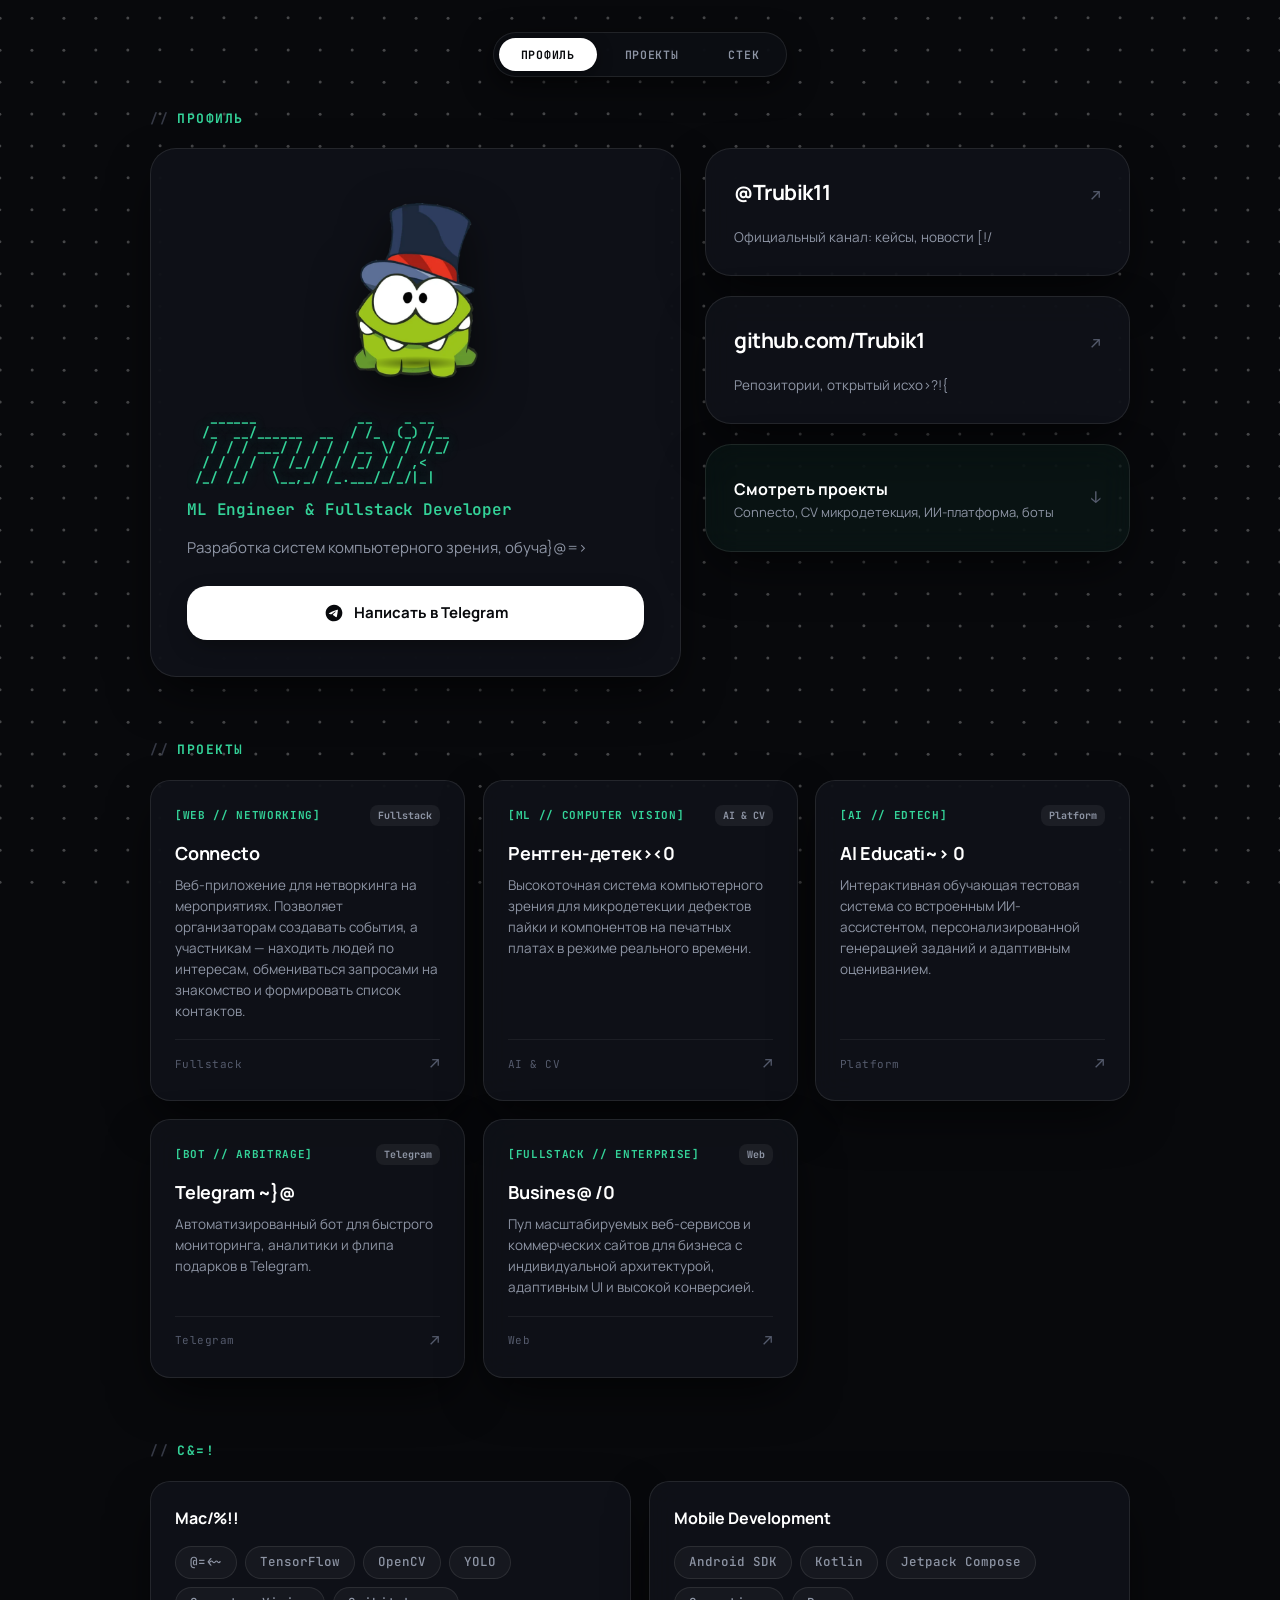
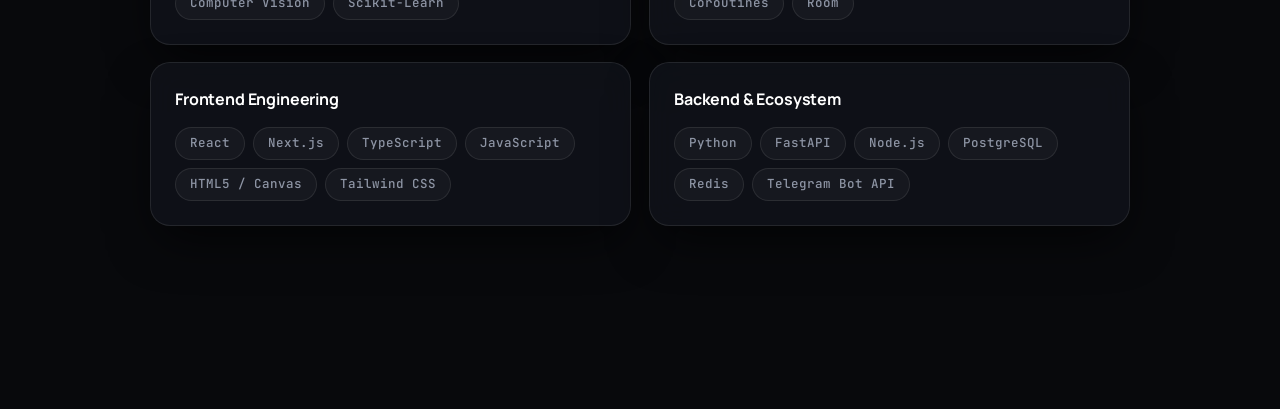
==== commit 32f0d47a: "feat(seo): optimize meta tags, OpenGraph, JSON-LD schema, robots.txt and sitemap for Trubik and Trub" ====
--- a/index.html
+++ b/index.html
@@ -1,12 +1,69 @@
 <!DOCTYPE html>
-<html lang="ru" data-theme="dark">
+<html lang="ru" data-theme="dark" prefix="og: https://ogp.me/ns#">
 <head>
   <meta charset="UTF-8" />
   <meta name="viewport" content="width=device-width, initial-scale=1.0, viewport-fit=cover" />
   <meta name="theme-color" content="#08090c" />
-  <title>Trubik — ML Engineer & Fullstack Developer</title>
-  <meta name="description" content="Trubik: Компьютерное зрение, ИИ-платформы, Telegram-боты и веб-системы." />
-  
+
+  <!-- Главные SEO-теги под запросы Trubik и Trubik1 -->
+  <title>Trubik (Trubik1) — Официальный сайт & Портфолио | ML & Fullstack Developer</title>
+  <meta name="description" content="Официальный сайт Trubik (Trubik1). Портфолио ML Engineer & Fullstack разработчика: компьютерное зрение, ИИ-платформы, Telegram-боты, проекты и контакты." />
+  <meta name="keywords" content="Trubik, Trubik1, трубик, трубик1, Trubik разработчик, Trubik портфолио, Trubik сайт, ML Engineer, Computer Vision, Telegram боты, Fullstack" />
+  <meta name="author" content="Trubik (Trubik1)" />
+  <meta name="robots" content="index, follow, max-image-preview:large, max-snippet:-1, max-video-preview:-1" />
+  <link rel="canonical" href="https://trubik.is-a.dev/" />
+
+  <!-- Open Graph (для поисковиков, Telegram, Discord, соцсетей) -->
+  <meta property="og:type" content="profile" />
+  <meta property="og:title" content="Trubik (Trubik1) — Официальный сайт & Портфолио" />
+  <meta property="og:description" content="ML Engineer & Fullstack Developer: компьютерное зрение, ИИ-платформы, Telegram-боты и веб-системы." />
+  <meta property="og:url" content="https://trubik.is-a.dev/" />
+  <meta property="og:site_name" content="Trubik (Trubik1)" />
+  <meta property="og:locale" content="ru_RU" />
+  <meta property="og:image" content="https://trubik.is-a.dev/assets/amnumya_010.webp" />
+
+  <!-- Twitter Cards -->
+  <meta name="twitter:card" content="summary" />
+  <meta name="twitter:title" content="Trubik (Trubik1) — Официальный сайт & Портфолио" />
+  <meta name="twitter:description" content="ML Engineer & Fullstack Developer: компьютерное зрение, ИИ-платформы, Telegram-боты и веб-системы." />
+  <meta name="twitter:image" content="https://trubik.is-a.dev/assets/amnumya_010.webp" />
+
+  <!-- Семантическая микроразметка Schema.org (JSON-LD) для Google и Яндекс Графа Знаний -->
+  <script type="application/ld+json">
+  {
+    "@context": "https://schema.org",
+    "@graph": [
+      {
+        "@type": "Person",
+        "@id": "https://trubik.is-a.dev/#person",
+        "name": "Trubik",
+        "alternateName": ["Trubik1", "trubik", "trubik1", "Трубик", "Трубик1"],
+        "url": "https://trubik.is-a.dev/",
+        "image": "https://trubik.is-a.dev/assets/amnumya_010.webp",
+        "jobTitle": "ML Engineer & Fullstack Developer",
+        "description": "Разработка систем компьютерного зрения, обучающих платформ с ИИ, Telegram-ботов и масштабируемых веб-приложений.",
+        "sameAs": [
+          "https://github.com/Trubik1",
+          "https://t.me/Trubik1",
+          "https://t.me/Trubik11"
+        ]
+      },
+      {
+        "@type": "WebSite",
+        "@id": "https://trubik.is-a.dev/#website",
+        "url": "https://trubik.is-a.dev/",
+        "name": "Trubik (Trubik1) — Официальный сайт",
+        "alternateName": ["Trubik1 Card", "Trubik Portfolio"],
+        "description": "Официальный сайт и портфолио разработчика Trubik (Trubik1)",
+        "author": {
+          "@id": "https://trubik.is-a.dev/#person"
+        },
+        "inLanguage": "ru-RU"
+      }
+    ]
+  }
+  </script>
+
   <link rel="stylesheet" href="style.css" />
   <link rel="icon" href="data:image/svg+xml,<svg xmlns=%22http://www.w3.org/2000/svg%22 viewBox=%220 0 100 100%22><text y=%22.9em%22 font-size=%2290%22 fill=%22%2334d399%22>T</text></svg>">
 </head>
@@ -67,14 +124,14 @@
           <!-- Имя Trubik и позиционирование -->
           <div class="profile-info">
             <div class="name-row">
-              <div class="ascii-name-banner" id="ascii-banner" title="TRUBIK">
+              <div class="ascii-name-banner" id="ascii-banner" title="Trubik (Trubik1)">
                 <pre class="ascii-art">   ______             __    _ __  
   /_  __/______  __  / /_  (_) /__
    / / / ___/ / / / / __ \/ / //_/
   / / / /  / /_/ / / /_/ / / ,&lt;   
  /_/ /_/   \__,_/ /_.___/_/_/|_|  </pre>
               </div>
-              <h1 class="profile-name visually-hidden" id="profile-name">Trubik</h1>
+              <h1 class="profile-name visually-hidden" id="profile-name">Trubik (Trubik1) — Официальный сайт & Портфолио</h1>
             </div>
             <p class="profile-role" id="profile-role" data-cipher>ML Engineer & Fullstack Developer</p>
             <p class="profile-bio" id="profile-bio" data-cipher>
--- a/style.css
+++ b/style.css
@@ -173,13 +173,6 @@
   content: '//';
   color: var(--text-sub);
   opacity: 0.6;
-}
-
-.section-title-wrap::after {
-  content: '';
-  flex: 1;
-  height: 1px;
-  background: linear-gradient(90deg, rgba(52, 211, 153, 0.2), transparent);
 }
 
 /* =============================================================================
@@ -919,37 +912,60 @@
     width: 100%;
   }
 
+  /* ГОРИЗОНТАЛЬНЫЙ СВАЙП ПРОЕКТОВ (BENTO SWIPE) */
   .projects-grid {
-    grid-template-columns: 1fr;
+    display: flex;
+    overflow-x: auto;
+    scroll-snap-type: x mandatory;
     gap: 14px;
+    padding: 4px 4px 18px;
+    margin: 0 -12px;
+    padding-left: 12px;
+    padding-right: 12px;
+    scrollbar-width: none;
+    -webkit-overflow-scrolling: touch;
+  }
+
+  .projects-grid::-webkit-scrollbar {
+    display: none;
   }
 
   .project-card {
-    padding: 18px 16px;
-    min-height: 160px;
+    flex: 0 0 84vw;
+    max-width: 330px;
+    scroll-snap-align: center;
+    padding: 20px 18px;
+    min-height: 180px;
+    border-radius: 20px;
+    background: rgba(14, 18, 25, 0.95);
+    border: 1px solid rgba(52, 211, 153, 0.2);
+    box-shadow: 0 8px 24px rgba(0, 0, 0, 0.4);
   }
 
   .project-name {
-    font-size: 16.5px;
+    font-size: 17px;
   }
 
   .project-body {
     font-size: 13px;
+    line-height: 1.5;
   }
 
   .stack-group-card {
-    padding: 18px 16px;
+    padding: 20px 18px;
+    border-radius: 20px;
   }
 
   .channel-card,
   .github-card,
   .quick-nav-card {
-    padding: 16px 16px;
+    padding: 18px 18px;
+    border-radius: 20px;
   }
 
   .channel-title,
   .github-title {
-    font-size: 16.5px;
+    font-size: 17px;
   }
 }
 
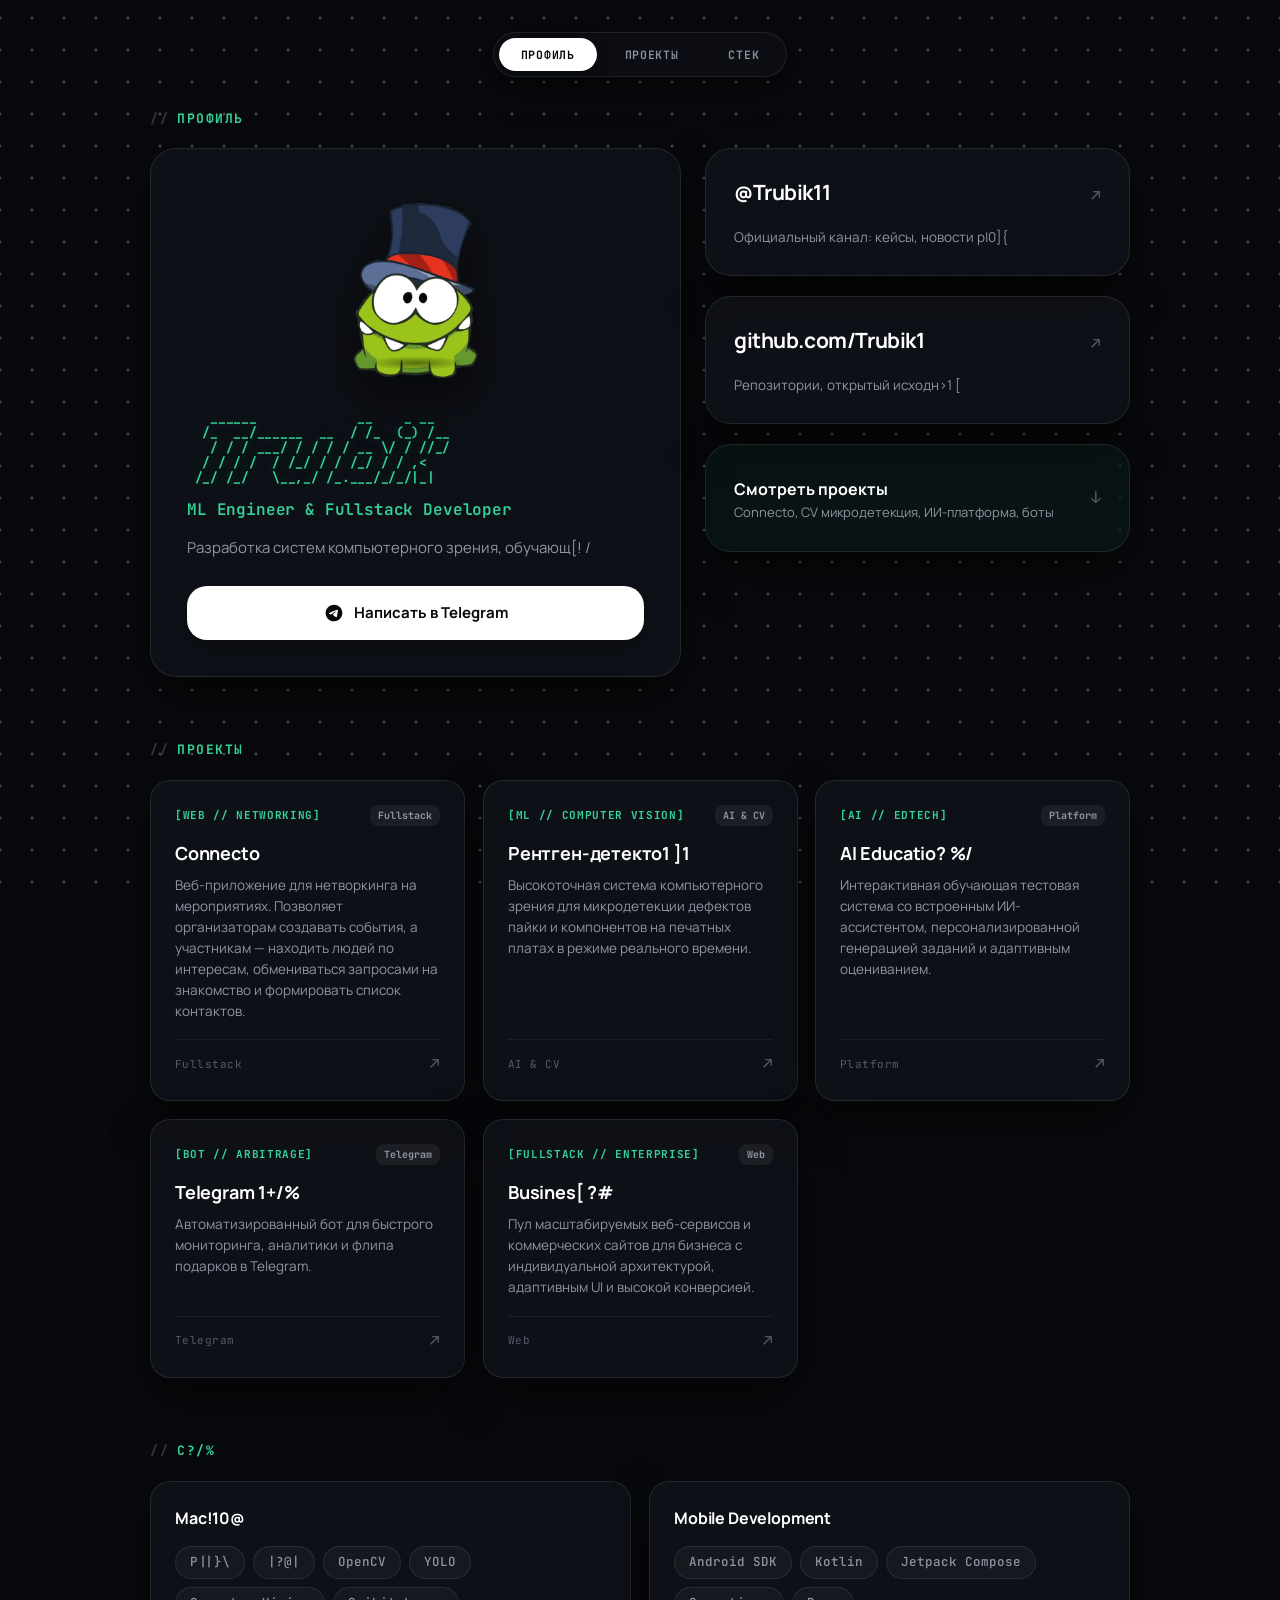
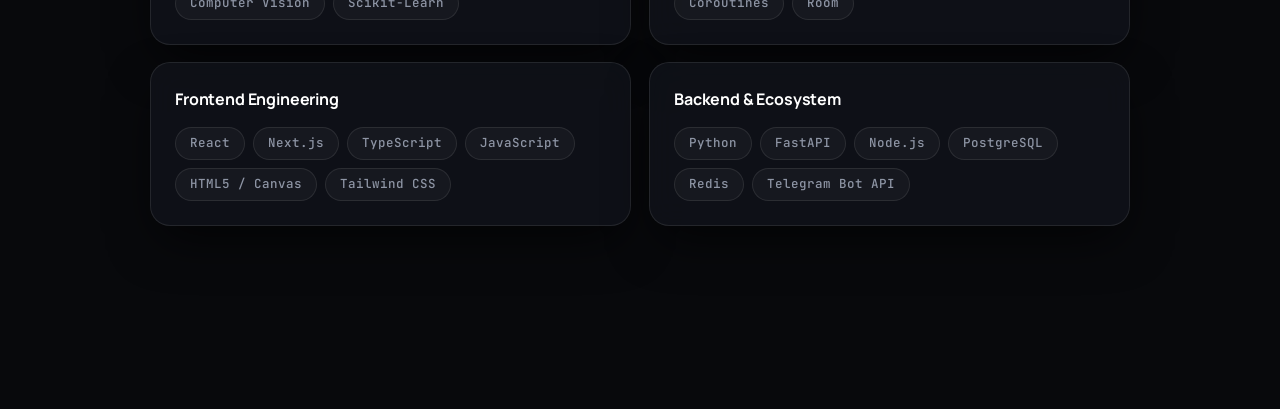
==== commit ef5cab86: "feat(seo): add Google and Yandex verification tags and HTML file" ====
--- a/index.html
+++ b/index.html
@@ -4,6 +4,10 @@
   <meta charset="UTF-8" />
   <meta name="viewport" content="width=device-width, initial-scale=1.0, viewport-fit=cover" />
   <meta name="theme-color" content="#08090c" />
+
+  <!-- Верификация в поисковиках (Google Search Console & Яндекс.Вебмастер) -->
+  <meta name="google-site-verification" content="antIxG3BGL6lBA98Npgg4I5dQKvrIvLzlufwnbZ7sqk" />
+  <meta name="yandex-verification" content="ee1487b32681e477" />
 
   <!-- Главные SEO-теги под запросы Trubik и Trubik1 -->
   <title>Trubik (Trubik1) — Официальный сайт & Портфолио | ML & Fullstack Developer</title>
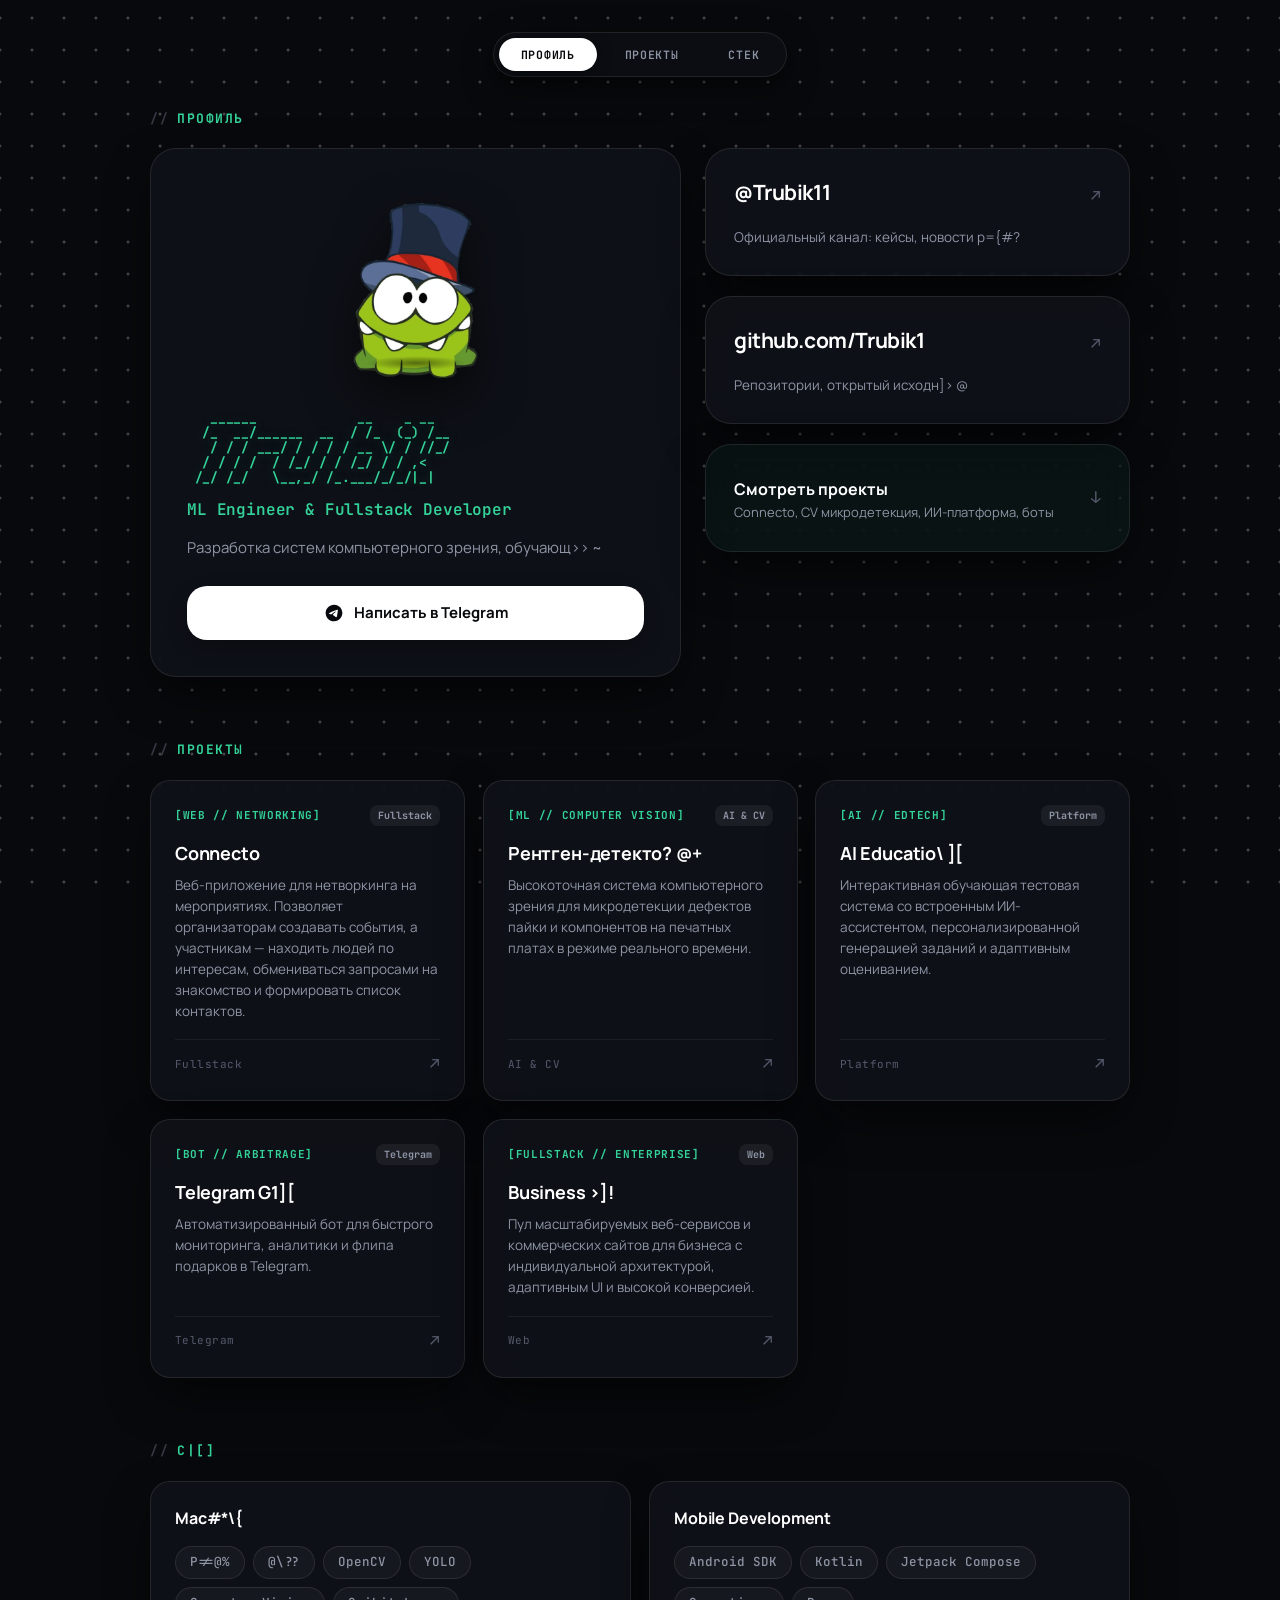
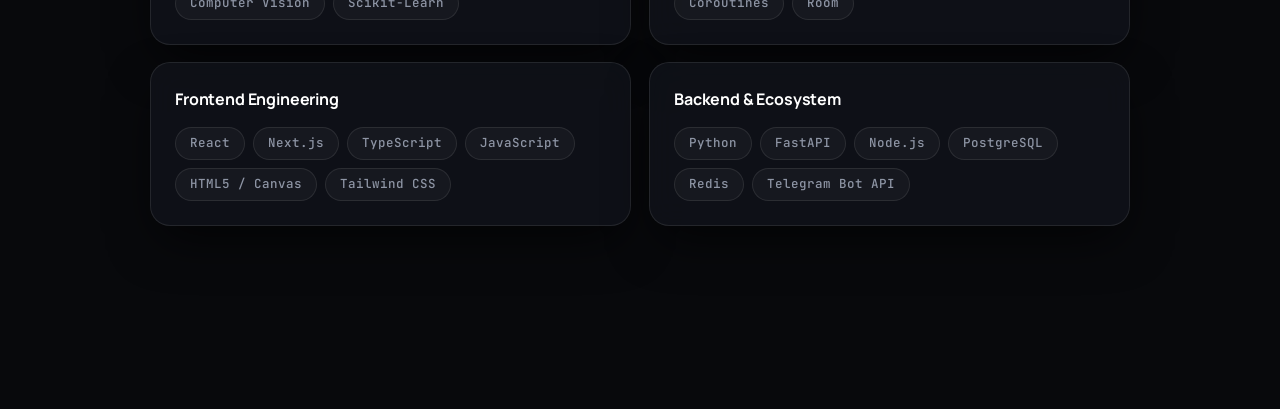
==== commit 93ac3b14: "feat(seo): pre-render static project and stack cards and enrich Schema.org disambiguation for AI Ove" ====
--- a/index.html
+++ b/index.html
@@ -45,7 +45,22 @@
         "url": "https://trubik.is-a.dev/",
         "image": "https://trubik.is-a.dev/assets/amnumya_010.webp",
         "jobTitle": "ML Engineer & Fullstack Developer",
-        "description": "Разработка систем компьютерного зрения, обучающих платформ с ИИ, Telegram-ботов и масштабируемых веб-приложений.",
+        "disambiguatingDescription": "Software Engineer, Machine Learning & Fullstack Developer specializing in Computer Vision, AI platforms, Python, React, and Telegram bots.",
+        "description": "Trubik (Trubik1) — разработчик систем компьютерного зрения, обучающих платформ с искусственным интеллектом, Telegram-ботов и веб-приложений.",
+        "knowsAbout": [
+          "Computer Vision",
+          "Machine Learning",
+          "Artificial Intelligence",
+          "Fullstack Web Development",
+          "Python",
+          "PyTorch",
+          "TensorFlow",
+          "OpenCV",
+          "React",
+          "FastAPI",
+          "Telegram Bot API",
+          "Android Development"
+        ],
         "sameAs": [
           "https://github.com/Trubik1",
           "https://t.me/Trubik1",
@@ -56,9 +71,9 @@
         "@type": "WebSite",
         "@id": "https://trubik.is-a.dev/#website",
         "url": "https://trubik.is-a.dev/",
-        "name": "Trubik (Trubik1) — Официальный сайт",
-        "alternateName": ["Trubik1 Card", "Trubik Portfolio"],
-        "description": "Официальный сайт и портфолио разработчика Trubik (Trubik1)",
+        "name": "Trubik (Trubik1) — Официальный сайт разработчика",
+        "alternateName": ["Trubik1 Portfolio", "Trubik Developer"],
+        "description": "Официальный сайт и портфолио разработчика Trubik (Trubik1): CV микродетекция, ИИ-платформы, боты и веб-системы.",
         "author": {
           "@id": "https://trubik.is-a.dev/#person"
         },
@@ -211,7 +226,100 @@
       </div>
 
       <div class="projects-grid" id="projects-grid">
-        <!-- Генерируется динамически из config.js -->
+        <div class="project-card cyber-frame">
+          <div class="corner-cross tl"></div>
+          <div class="corner-cross tr"></div>
+          <div class="corner-cross bl"></div>
+          <div class="corner-cross br"></div>
+          <div>
+            <div class="project-card-header">
+              <span class="tag-badge">[WEB // NETWORKING]</span>
+              <span class="project-category-badge">Fullstack</span>
+            </div>
+            <h3 class="project-name cipher-trigger" data-cipher>Connecto</h3>
+            <p class="project-body">Веб-приложение для нетворкинга на мероприятиях. Позволяет организаторам создавать события, а участникам — находить людей по интересам, обмениваться запросами на знакомство и формировать список контактов.</p>
+          </div>
+          <div class="project-footer">
+            <span class="project-tag-hint">Fullstack</span>
+            <span class="arrow-indicator">↗</span>
+          </div>
+        </div>
+
+        <div class="project-card cyber-frame">
+          <div class="corner-cross tl"></div>
+          <div class="corner-cross tr"></div>
+          <div class="corner-cross bl"></div>
+          <div class="corner-cross br"></div>
+          <div>
+            <div class="project-card-header">
+              <span class="tag-badge">[ML // COMPUTER VISION]</span>
+              <span class="project-category-badge">AI & CV</span>
+            </div>
+            <h3 class="project-name cipher-trigger" data-cipher>Рентген-детектор печатных плат</h3>
+            <p class="project-body">Высокоточная система компьютерного зрения для микродетекции дефектов пайки и компонентов на печатных платах в режиме реального времени.</p>
+          </div>
+          <div class="project-footer">
+            <span class="project-tag-hint">AI & CV</span>
+            <span class="arrow-indicator">↗</span>
+          </div>
+        </div>
+
+        <div class="project-card cyber-frame">
+          <div class="corner-cross tl"></div>
+          <div class="corner-cross tr"></div>
+          <div class="corner-cross bl"></div>
+          <div class="corner-cross br"></div>
+          <div>
+            <div class="project-card-header">
+              <span class="tag-badge">[AI // EDTECH]</span>
+              <span class="project-category-badge">Platform</span>
+            </div>
+            <h3 class="project-name cipher-trigger" data-cipher>AI Education Platform</h3>
+            <p class="project-body">Интерактивная обучающая тестовая система со встроенным ИИ-ассистентом, персонализированной генерацией заданий и адаптивным оцениванием.</p>
+          </div>
+          <div class="project-footer">
+            <span class="project-tag-hint">Platform</span>
+            <span class="arrow-indicator">↗</span>
+          </div>
+        </div>
+
+        <div class="project-card cyber-frame">
+          <div class="corner-cross tl"></div>
+          <div class="corner-cross tr"></div>
+          <div class="corner-cross bl"></div>
+          <div class="corner-cross br"></div>
+          <div>
+            <div class="project-card-header">
+              <span class="tag-badge">[BOT // ARBITRAGE]</span>
+              <span class="project-category-badge">Telegram</span>
+            </div>
+            <h3 class="project-name cipher-trigger" data-cipher>Telegram Gift Flipper</h3>
+            <p class="project-body">Автоматизированный бот для быстрого мониторинга, аналитики и флипа подарков в Telegram.</p>
+          </div>
+          <div class="project-footer">
+            <span class="project-tag-hint">Telegram</span>
+            <span class="arrow-indicator">↗</span>
+          </div>
+        </div>
+
+        <div class="project-card cyber-frame">
+          <div class="corner-cross tl"></div>
+          <div class="corner-cross tr"></div>
+          <div class="corner-cross bl"></div>
+          <div class="corner-cross br"></div>
+          <div>
+            <div class="project-card-header">
+              <span class="tag-badge">[FULLSTACK // ENTERPRISE]</span>
+              <span class="project-category-badge">Web</span>
+            </div>
+            <h3 class="project-name cipher-trigger" data-cipher>Business Web Platforms</h3>
+            <p class="project-body">Пул масштабируемых веб-сервисов и коммерческих сайтов для бизнеса с индивидуальной архитектурой, адаптивным UI и высокой конверсией.</p>
+          </div>
+          <div class="project-footer">
+            <span class="project-tag-hint">Web</span>
+            <span class="arrow-indicator">↗</span>
+          </div>
+        </div>
       </div>
     </section>
 
@@ -222,7 +330,68 @@
       </div>
 
       <div class="stack-grid" id="stack-grid">
-        <!-- Генерируется динамически из config.js -->
+        <div class="stack-group-card cyber-frame">
+          <div class="corner-cross tl"></div>
+          <div class="corner-cross tr"></div>
+          <div class="corner-cross bl"></div>
+          <div class="corner-cross br"></div>
+          <h3 class="stack-group-title" data-cipher>Machine Learning & CV</h3>
+          <div class="stack-tags">
+            <span class="tech-tag" data-cipher>PyTorch</span>
+            <span class="tech-tag" data-cipher>TensorFlow</span>
+            <span class="tech-tag" data-cipher>OpenCV</span>
+            <span class="tech-tag" data-cipher>YOLO</span>
+            <span class="tech-tag" data-cipher>Computer Vision</span>
+            <span class="tech-tag" data-cipher>Scikit-Learn</span>
+          </div>
+        </div>
+
+        <div class="stack-group-card cyber-frame">
+          <div class="corner-cross tl"></div>
+          <div class="corner-cross tr"></div>
+          <div class="corner-cross bl"></div>
+          <div class="corner-cross br"></div>
+          <h3 class="stack-group-title" data-cipher>Mobile Development</h3>
+          <div class="stack-tags">
+            <span class="tech-tag" data-cipher>Android SDK</span>
+            <span class="tech-tag" data-cipher>Kotlin</span>
+            <span class="tech-tag" data-cipher>Jetpack Compose</span>
+            <span class="tech-tag" data-cipher>Coroutines</span>
+            <span class="tech-tag" data-cipher>Room</span>
+          </div>
+        </div>
+
+        <div class="stack-group-card cyber-frame">
+          <div class="corner-cross tl"></div>
+          <div class="corner-cross tr"></div>
+          <div class="corner-cross bl"></div>
+          <div class="corner-cross br"></div>
+          <h3 class="stack-group-title" data-cipher>Frontend Engineering</h3>
+          <div class="stack-tags">
+            <span class="tech-tag" data-cipher>React</span>
+            <span class="tech-tag" data-cipher>Next.js</span>
+            <span class="tech-tag" data-cipher>TypeScript</span>
+            <span class="tech-tag" data-cipher>JavaScript</span>
+            <span class="tech-tag" data-cipher>HTML5 / Canvas</span>
+            <span class="tech-tag" data-cipher>Tailwind CSS</span>
+          </div>
+        </div>
+
+        <div class="stack-group-card cyber-frame">
+          <div class="corner-cross tl"></div>
+          <div class="corner-cross tr"></div>
+          <div class="corner-cross bl"></div>
+          <div class="corner-cross br"></div>
+          <h3 class="stack-group-title" data-cipher>Backend & Ecosystem</h3>
+          <div class="stack-tags">
+            <span class="tech-tag" data-cipher>Python</span>
+            <span class="tech-tag" data-cipher>FastAPI</span>
+            <span class="tech-tag" data-cipher>Node.js</span>
+            <span class="tech-tag" data-cipher>PostgreSQL</span>
+            <span class="tech-tag" data-cipher>Redis</span>
+            <span class="tech-tag" data-cipher>Telegram Bot API</span>
+          </div>
+        </div>
       </div>
     </section>
 
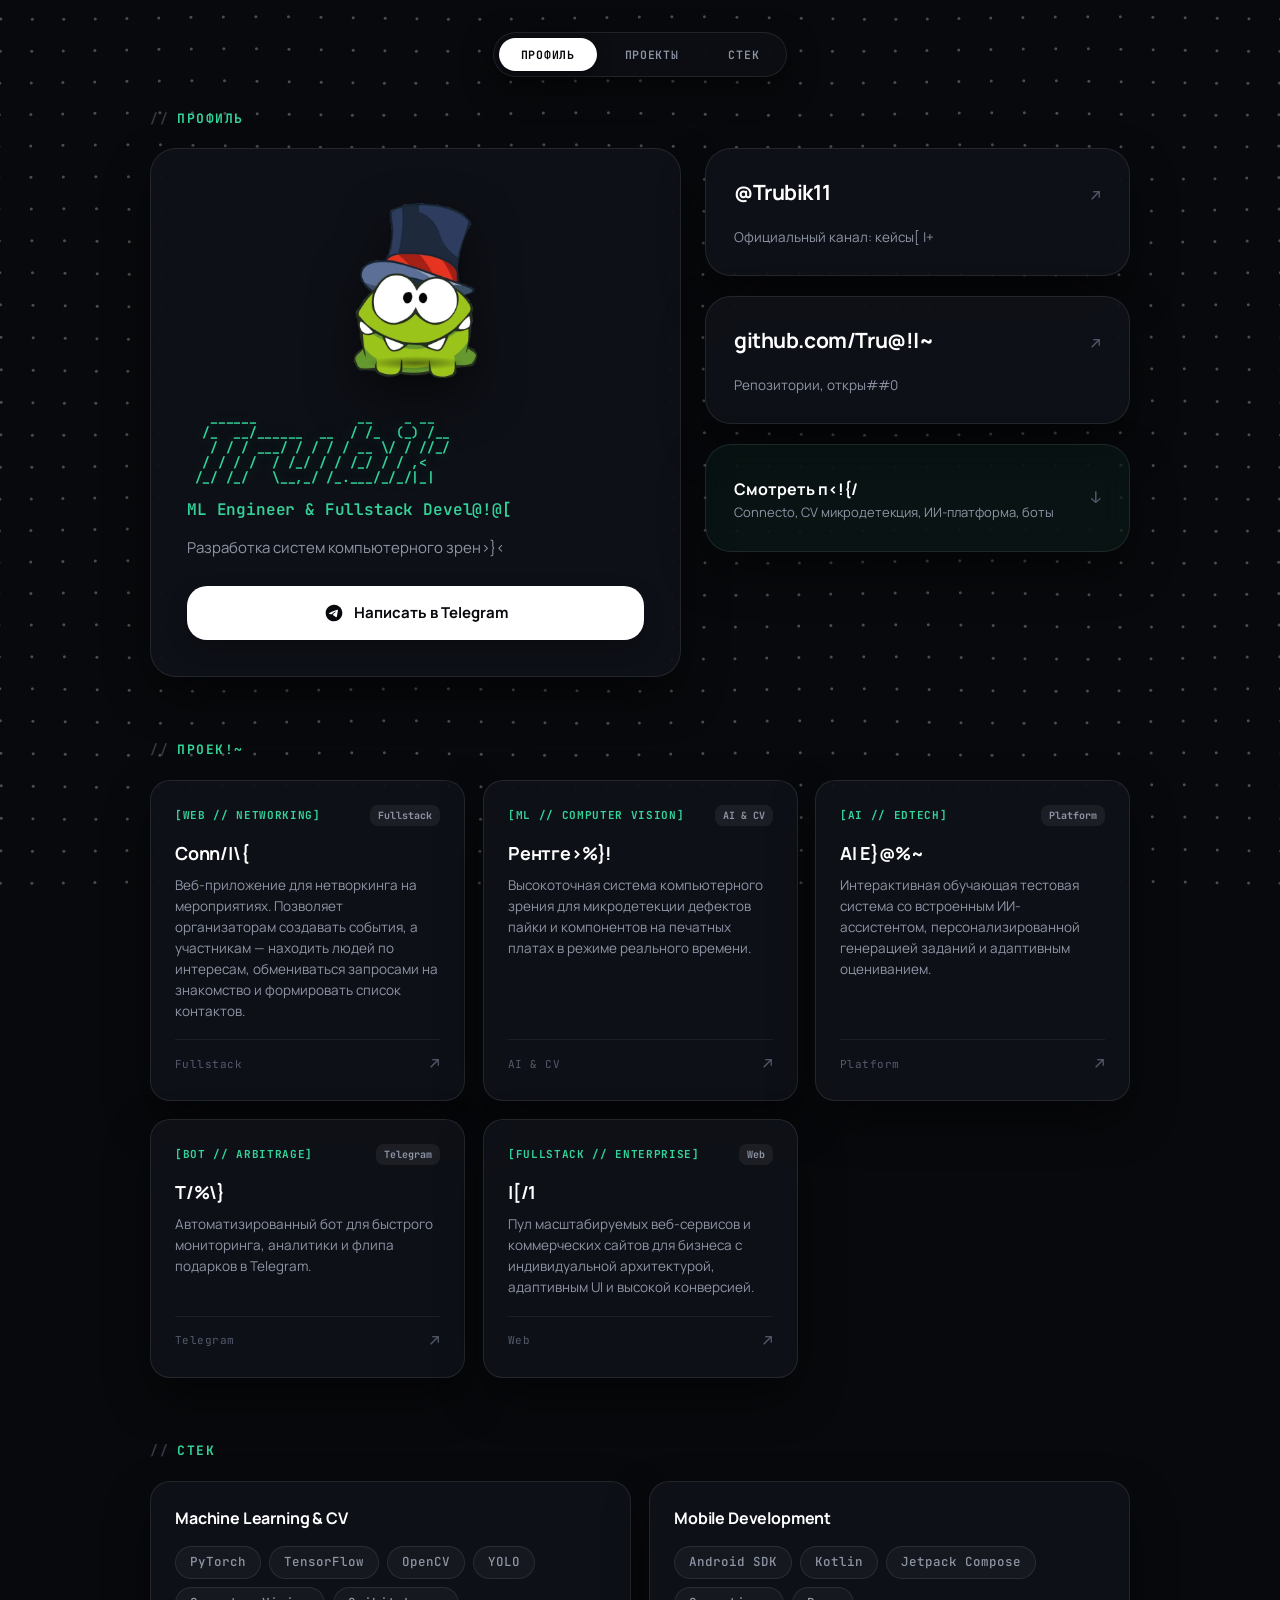
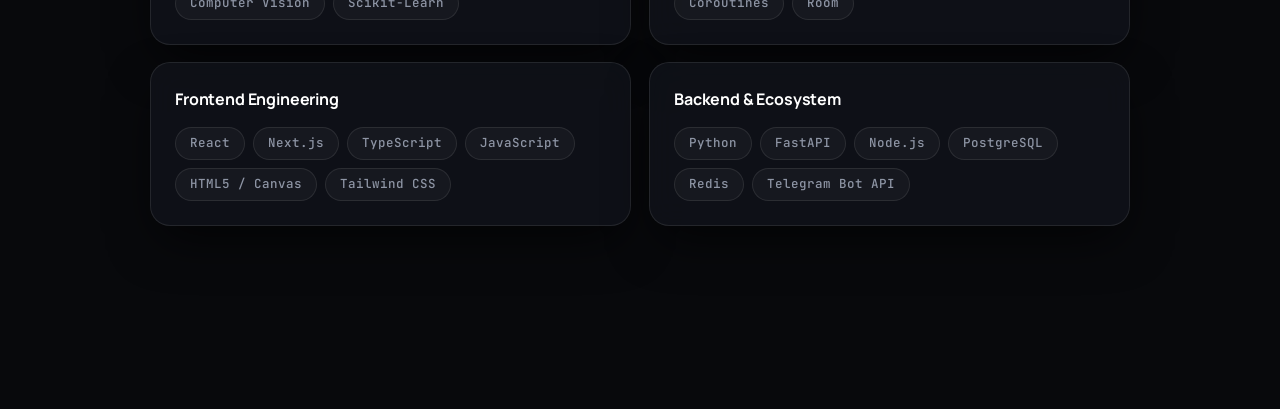
==== commit 52e178d7: "feat(branding): add TR logo avatar and multi-resolution Google-compliant favicons" ====
--- a/index.html
+++ b/index.html
@@ -24,13 +24,16 @@
   <meta property="og:url" content="https://trubik.is-a.dev/" />
   <meta property="og:site_name" content="Trubik (Trubik1)" />
   <meta property="og:locale" content="ru_RU" />
-  <meta property="og:image" content="https://trubik.is-a.dev/assets/amnumya_010.webp" />
+  <meta property="og:image" content="https://trubik.is-a.dev/assets/avatar.png" />
+  <meta property="og:image:width" content="1024" />
+  <meta property="og:image:height" content="1024" />
+  <meta property="og:image:alt" content="Trubik Avatar" />
 
   <!-- Twitter Cards -->
   <meta name="twitter:card" content="summary" />
   <meta name="twitter:title" content="Trubik (Trubik1) — Официальный сайт & Портфолио" />
   <meta name="twitter:description" content="ML Engineer & Fullstack Developer: компьютерное зрение, ИИ-платформы, Telegram-боты и веб-системы." />
-  <meta name="twitter:image" content="https://trubik.is-a.dev/assets/amnumya_010.webp" />
+  <meta name="twitter:image" content="https://trubik.is-a.dev/assets/avatar.png" />
 
   <!-- Семантическая микроразметка Schema.org (JSON-LD) для Google и Яндекс Графа Знаний -->
   <script type="application/ld+json">
@@ -43,7 +46,7 @@
         "name": "Trubik",
         "alternateName": ["Trubik1", "trubik", "trubik1", "Трубик", "Трубик1"],
         "url": "https://trubik.is-a.dev/",
-        "image": "https://trubik.is-a.dev/assets/amnumya_010.webp",
+        "image": "https://trubik.is-a.dev/assets/avatar.png",
         "jobTitle": "ML Engineer & Fullstack Developer",
         "disambiguatingDescription": "Software Engineer, Machine Learning & Fullstack Developer specializing in Computer Vision, AI platforms, Python, React, and Telegram bots.",
         "description": "Trubik (Trubik1) — разработчик систем компьютерного зрения, обучающих платформ с искусственным интеллектом, Telegram-ботов и веб-приложений.",
@@ -83,8 +86,16 @@
   }
   </script>
 
+  <!-- Иконки сайта (Favicons для Google, Яндекса, браузеров и мобильных устройств) -->
+  <link rel="icon" href="/favicon.ico" sizes="any" />
+  <link rel="icon" href="/favicon.svg" type="image/svg+xml" />
+  <link rel="icon" type="image/png" sizes="48x48" href="/favicon-48x48.png" />
+  <link rel="icon" type="image/png" sizes="96x96" href="/favicon-96x96.png" />
+  <link rel="icon" type="image/png" sizes="192x192" href="/favicon-192x192.png" />
+  <link rel="apple-touch-icon" sizes="180x180" href="/apple-touch-icon.png" />
+  <link rel="shortcut icon" href="/favicon.ico" />
+
   <link rel="stylesheet" href="style.css" />
-  <link rel="icon" href="data:image/svg+xml,<svg xmlns=%22http://www.w3.org/2000/svg%22 viewBox=%220 0 100 100%22><text y=%22.9em%22 font-size=%2290%22 fill=%22%2334d399%22>T</text></svg>">
 </head>
 <body>
 
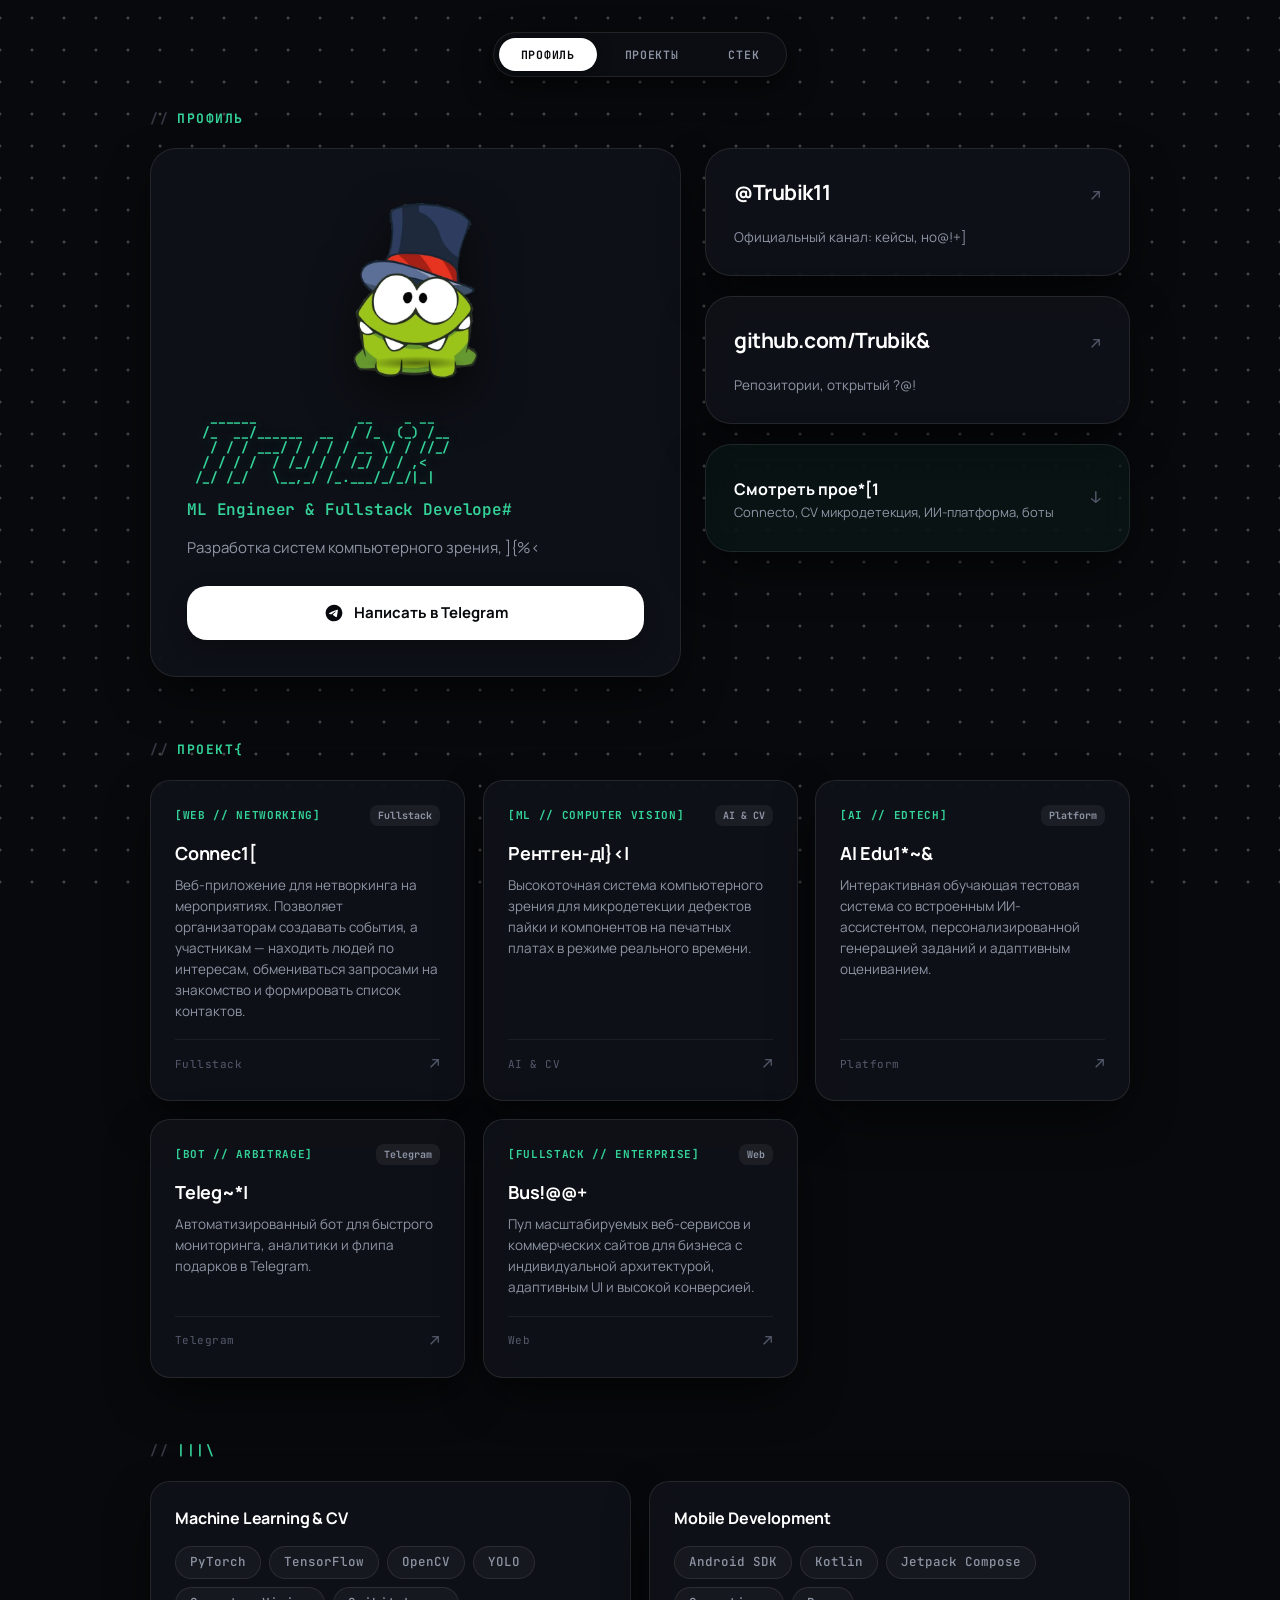
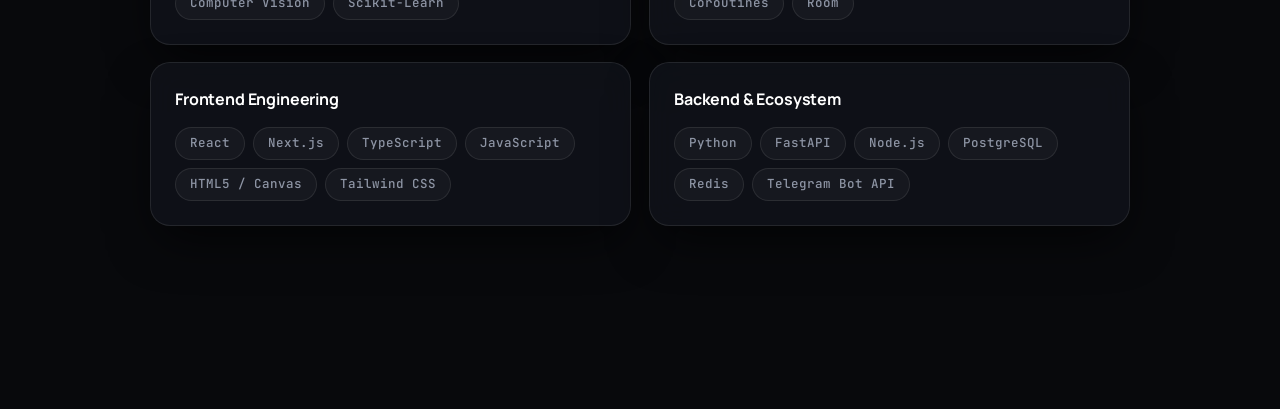
==== commit e9474808: "perf(pagespeed): eliminate render-blocking fonts, fix forced reflow layout thrashing, preload LCP im" ====
--- a/index.html
+++ b/index.html
@@ -95,6 +95,14 @@
   <link rel="apple-touch-icon" sizes="180x180" href="/apple-touch-icon.png" />
   <link rel="shortcut icon" href="/favicon.ico" />
 
+  <!-- Предзагрузка Google Fonts без блокировки рендера (экономия 370мс в Lighthouse) -->
+  <link rel="preconnect" href="https://fonts.googleapis.com" />
+  <link rel="preconnect" href="https://fonts.gstatic.com" crossorigin />
+  <link rel="stylesheet" href="https://fonts.googleapis.com/css2?family=Manrope:wght@400;500;600;700;800&family=JetBrains+Mono:wght@400;500;600;700&display=swap" />
+
+  <!-- Предзагрузка главного LCP-изображения первого экрана -->
+  <link rel="preload" as="image" href="assets/amnumya_010.webp" type="image/webp" fetchpriority="high" />
+
   <link rel="stylesheet" href="style.css" />
 </head>
 <body>
@@ -137,7 +145,7 @@
           <!-- Сцена со стикером (автосмена каждые 4 сек, без лишних надписей и номеров) -->
           <div class="sticker-stage" id="sticker-stage" title="Кликните для мгновенной смены стикера">
             <div class="sticker-wrapper" id="sticker-wrapper">
-              <img id="sticker-img" class="sticker-img" src="assets/amnumya_010.webp" alt="Ам Няма" />
+              <img id="sticker-img" class="sticker-img" src="assets/amnumya_010.webp" alt="Ам Няма" width="180" height="180" fetchpriority="high" decoding="async" />
               <!-- Интерактивные живые зрачки для стикера #10 (следящие за курсором) -->
               <div class="omnom-eyes-overlay" id="omnom-eyes" aria-hidden="true">
                 <div class="omnom-eye left-eye">
@@ -434,9 +442,9 @@
     </a>
   </nav>
 
-  <!-- Подключение скриптов -->
-  <script src="config.js"></script>
-  <script src="particles.js"></script>
-  <script src="app.js"></script>
+  <!-- Подключение скриптов с defer (не блокируют основной поток парсинга) -->
+  <script src="config.js" defer></script>
+  <script src="particles.js" defer></script>
+  <script src="app.js" defer></script>
 </body>
 </html>
--- a/style.css
+++ b/style.css
@@ -3,7 +3,7 @@
    Вдохновлено unibb.vercel.app & tier.guru/ecronx
    ============================================================================= */
 
-@import url('https://fonts.googleapis.com/css2?family=Manrope:wght@400;500;600;700;800&family=JetBrains+Mono:wght@400;500;600;700&display=swap');
+/* Шрифты загружаются асинхронно через link preconnect в index.html для максимального FCP/LCP */
 
 :root {
   --bg-deep: #08090c;
